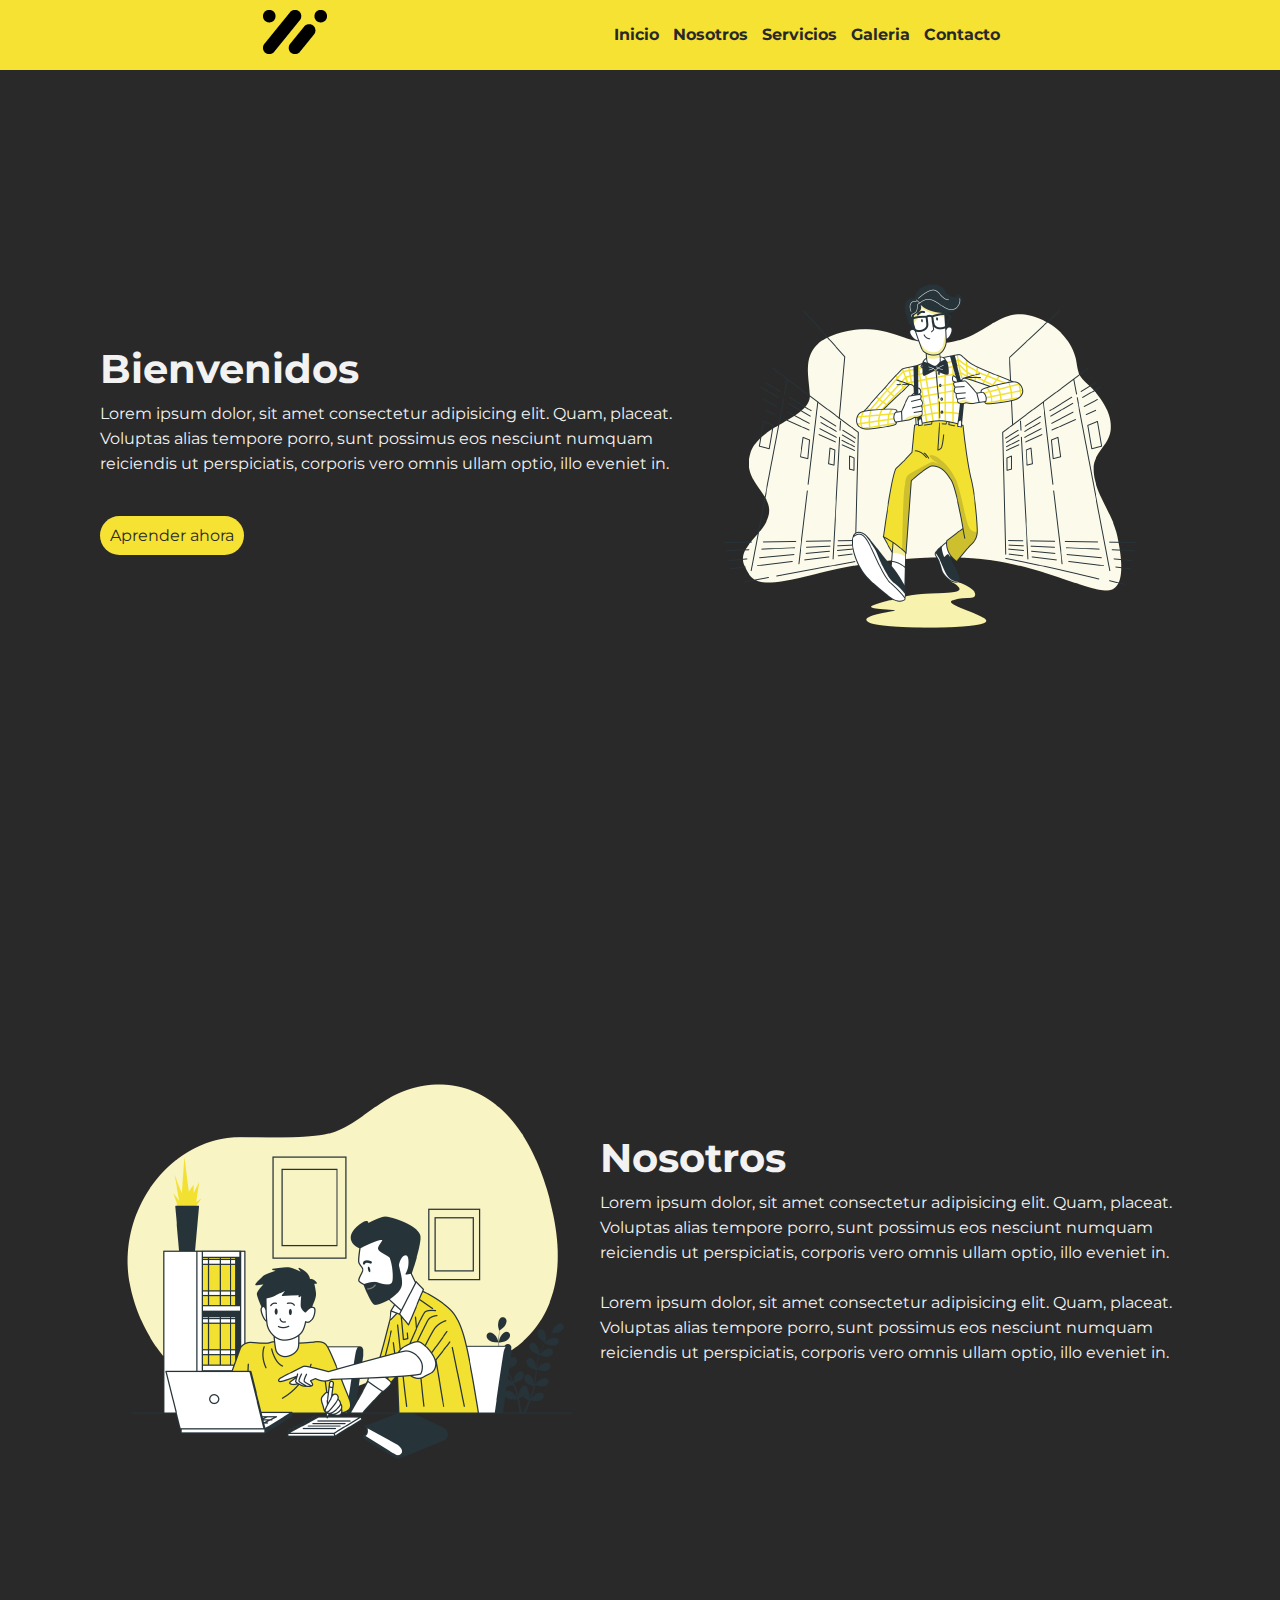
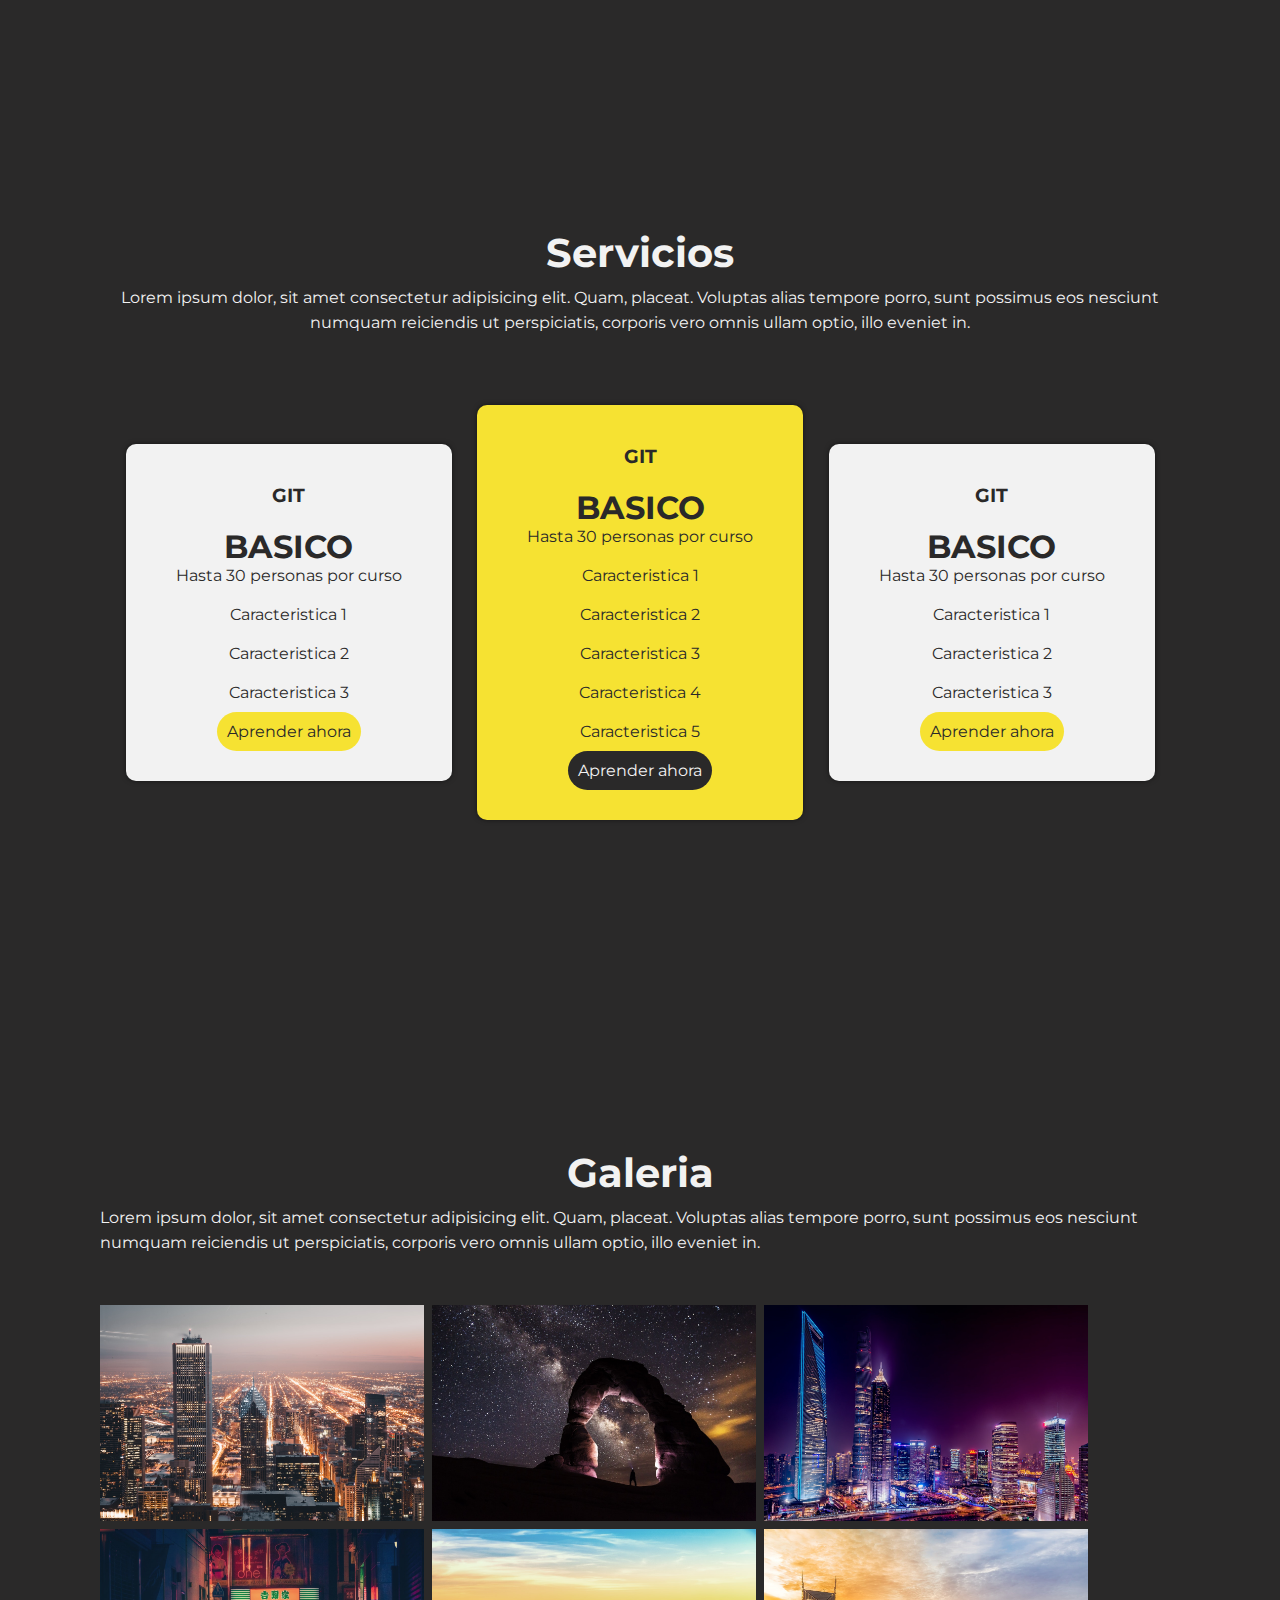
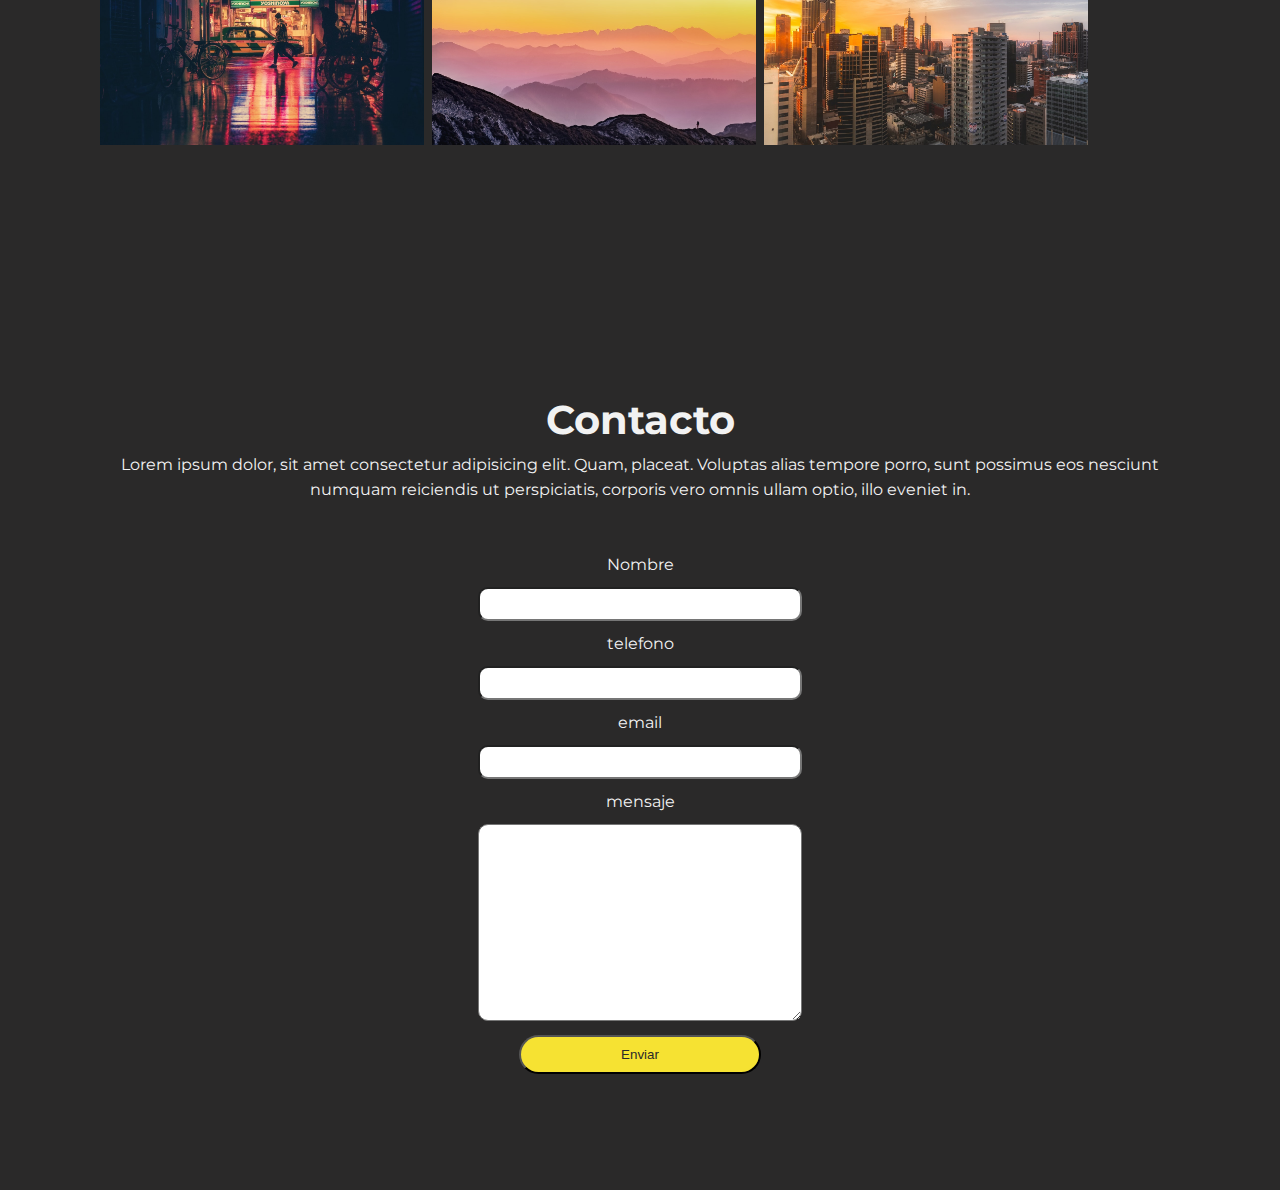
==== index.html @ 187feb59 "organizacion eliminacion prueba" ====
<!DOCTYPE html>
<html lang="en">
<head>
    <meta charset="UTF-8">
    <meta name="viewport" content="width=device-width, initial-scale=1.0">
    <link rel="stylesheet" href="styles.css">
    <link rel="icon" href="img/logo-blanco.png">
    <title>CURSO CSS</title>
</head>
<body>
    <header id="header">
        <div class="contenedor-nav ">
            <img src="img/logo.png" alt="logo" class="logo">
            <div class="enlaces">
            <a href="#inicio" class="links">Inicio</a>
            <a href="#nosotros" class="links">Nosotros</a>
            <a href="#servicios" class="links">Servicios</a>
            <a href="#galeria" class="links">Galeria</a>
            <a href="#contacto" class="links">Contacto</a>
            </div>
        </div>
    </header>
    <div id="sections">

        <section id="inicio">
            <div class="contenedor cont-inicio">
                <div class="parrafo">
                    <h1 class="titulo">Bienvenidos</h1>
                    <p class="textos">Lorem ipsum dolor, sit amet consectetur adipisicing elit. Quam, placeat. Voluptas alias tempore porro, sunt possimus eos nesciunt numquam reiciendis ut perspiciatis, corporis vero omnis ullam optio, illo eveniet in.</p>
                    <a class="button" href="#">Aprender ahora</a>
                </div>
                <img src="img/nerd.png" alt="Inicio" class="img">
            </div>
        </section>

        <section id="nosotros">
            <div class="contenedor vh-100 cont-nosotros" >
                <img class="texto" src="img/about.png" alt="about">
                <div class="parrafo">
                    <h1 class="titulo">Nosotros</h1>
                    <p class="textos">Lorem ipsum dolor, sit amet consectetur adipisicing elit. Quam, placeat. Voluptas alias tempore porro, sunt possimus eos nesciunt numquam reiciendis ut perspiciatis, corporis vero omnis ullam optio, illo eveniet in.
                        <br><br>
                        Lorem ipsum dolor, sit amet consectetur adipisicing elit. Quam, placeat. Voluptas alias tempore porro, sunt possimus eos nesciunt numquam reiciendis ut perspiciatis, corporis vero omnis ullam optio, illo eveniet in.
                    </p>
                </div>
            </div>
        </section>

        <section id="servicios">
            <div class="contenedor vh-100 cont-servicios">
                <div class="parrafo">
                    <h2 class="titulo">Servicios</h2>
                    <p class="textos">Lorem ipsum dolor, sit amet consectetur adipisicing elit. Quam, placeat. Voluptas alias tempore porro, sunt possimus eos nesciunt numquam reiciendis ut perspiciatis, corporis vero omnis ullam optio, illo eveniet in.</p>
                    <div class="cards">
                        <div class="card__item">
                            <h3 class="card__plan">GIT</h3>
                            <h3 class="card__precio">BASICO</h3>
                            <P class="card__caracteristica" >Hasta 30 personas por curso</P>
                            <P class="card__caracteristica">Caracteristica 1</P>
                            <P class="card__caracteristica">Caracteristica 2</P>
                            <P class="card__caracteristica">Caracteristica 3</P>
                            <a class="button espacio" href="#">Aprender ahora</a>
                        </div>
                        <div class="card__item card__item--activo">
                            <h3 class="card__plan">GIT</h3>
                        <h3 class="card__precio">BASICO</h3>
                        <P class="card__caracteristica" >Hasta 30 personas por curso</P>
                        <P class="card__caracteristica">Caracteristica 1</P>
                        <P class="card__caracteristica">Caracteristica 2</P>
                        <P class="card__caracteristica">Caracteristica 3</P>
                        <P class="card__caracteristica">Caracteristica 4</P>
                        <P class="card__caracteristica">Caracteristica 5</P>
                        <a class="button button--negro" href="#">Aprender ahora</a>
                        <P></P>
                    </div>

                    <div class="card__item ">
                        <h3 class="card__plan">GIT</h3>
                        <h3 class="card__precio">BASICO</h3>
                        <P class="card__caracteristica" >Hasta 30 personas por curso</P>
                        <P class="card__caracteristica">Caracteristica 1</P>
                        <P class="card__caracteristica">Caracteristica 2</P>
                        <P class="card__caracteristica">Caracteristica 3</P>
                        <a class="button" href="#">Aprender ahora</a>
                        <P></P>
                    </div>
                </div>
            </div>
        </section>
        
        <section id="galeria">
            <div class="contenedor vh-100 cont-galeria">
                <div class="parrafo">
                    <h1 class="titulo center">Galeria</h1>
                    <p class="textos">Lorem ipsum dolor, sit amet consectetur adipisicing elit. Quam, placeat. Voluptas alias tempore porro, sunt possimus eos nesciunt numquam reiciendis ut perspiciatis, corporis vero omnis ullam optio, illo eveniet in.</p>
                </div>

                <div class="galeria">
                    <img src="img/uno.jpg" class="img" alt="img1">
                    <img src="img/dos.jpg" class="img" alt="img2">
                    <img src="img/tres.jpg" class="img" alt="img3">
                    <img src="img/cuatro.jpg" class="img" alt="img4">
                    <img src="img/cinco.jpg" class="img" alt="img5">
                    <img src="img/seis.jpg" class="img" alt="img6">

                </div>
            </div>
        </section>

        <section id="contacto">
            <div class="contenedor vh-100 cont-contacto">
                <div class="parrafo">
                    <h1 class="titulo center">Contacto</h1>
                    <p class="textos">Lorem ipsum dolor, sit amet consectetur adipisicing elit. Quam, placeat. Voluptas alias tempore porro, sunt possimus eos nesciunt numquam reiciendis ut perspiciatis, corporis vero omnis ullam optio, illo eveniet in.</p>
                </div>
                <form class="form">
                    <div class="form-group">
                        <label for="Nombre" class="textos" >Nombre</label>
                        <input class="input" id="Nombre" type="text">
                    </div> 
                    <div class="form-group">
                        <label for="telefono" class="textos">telefono</label>
                        <input class="input" type="text" id="telefono">
                    </div>
                    <div class="form-group">
                        <label for="email" class="textos">email</label>
                        <input class="input" type="email" id="email">
                    </div>
                    <div class="form-group">
                        <label for="mensaje" class="textos">mensaje</label>
                        <textarea class="input" name="mensaje" id="mensaje" cols="12" rows="12"></textarea>
                    </div>
                    <button type="button" class="button button-form">Enviar</button>
                </form>
    
            </div>
        </section>
    </div>
</body>
</html>
---- styles.css ----
@import url('https://fonts.googleapis.com/css2?family=Cinzel+Decorative:wght@400;700;900&family=Fredericka+the+Great&family=Montserrat:ital,wght@0,100..900;1,100..900&family=Nunito:ital,wght@0,200..1000;1,200..1000&display=swap');

*{
    margin: 0;
    padding: 0;
    box-sizing: border-box;

}
:root{
    --main-color: #f6e232;
    --second-color: #2a2929;
    --white-color:#f2f2f2;
    --font-size: 18px;
    --max-width: 1400px;
    --nav-height: 70px;
}

html{
    scroll-behavior: smooth;
}

body{
    background: var(--second-color);
    font-family: "Montserrat", sans-serif;
    font-optical-sizing: auto;
}
.textos,    
.titulo{
    color: var(--white-color);
    line-height: 25px;
}
.center{
    text-align: center;
}
.titulo{
    font-size: 2.5rem;
    margin-bottom: 20px;
}
.textos{
    font-size: 1rem;
    margin-bottom:50px ;
}
.button{
    
    text-decoration: none;
    color: var(--second-color);
    background-color: var(--main-color);
    border-radius: 30px;
    padding: 10px;
    transition: all 500ms;
}

.button--negro{
    background-color: var(--second-color);
    color: var(--white-color);
}

.button:hover{
    padding: 17px;
    font-weight: bolder;
    
}

.vh-100{
    height:calc(100vh + 75px);
}

/*------------------ENCABEZADO-----------------------*/

#header{
    width: 100%;
    background: var(--main-color);
    height: var(--nav-height);
    position: sticky;
    top: 0;
}
.contenedor-nav{
    display: flex;
    justify-content: space-evenly;
    align-items: center;
}
.enlaces{
    padding: 20px;
    
}
.links{
    display: inline-block;
    margin: 0 5px;
    text-decoration: none;
    color: var(--second-color);
    font-weight: bold;
    margin-top: 5px;
}

/*--------------INICIO------------------*/
.contenedor{
    display: flex;
    align-items: center;    
   justify-content: space-evenly;
   margin: 0 100px; 
   height: 100vh;
   align-items: center;
   margin-top: -70px ;
}


/**-----------------servicios----------------**/
.cont-servicios{
 padding-top: 20px;   
}
 #servicios .parrafo{
    text-align: center;
    padding-top: 20px;
    
}
.cards{
    padding-top: 20px;
    display: flex;
    align-items: center;
    justify-content: space-evenly;
}
.espacio{
    position: static;
}

.card__item{
max-width: 350px;
background: var(--white-color);
border-radius: 10px;
text-align: center;
color: var(--second-color);
padding: 40px 50px;
box-shadow: 0 0 5px rgba(0, 0, 0, 0.5);
}
.card__item--activo{
    background-color: var(--main-color);
} 

.card__plan{
    color: var(--second-color);
    margin-bottom: 20px;
}

.card__precio{
font-size: 2rem;
color: var(--second-color);
}

.card__caracteristica{
    padding-bottom: 20px;
}


/**------------------GALERIA----------------**/

.cont-galeria{
    display: block;
    margin-top: 100px;
    padding-top: 100px;

}
.galeria{
    margin: 0 auto;
    display: flex;
    flex-wrap: wrap;
    justify-content:stretch;
    gap: 8px;
}

#galeria .img{
    width: 30%;

}

/**---------------------CONTACTO-------------------**/

.cont-contacto{
    display: flex;
    flex-direction: column;
    justify-content: center;
    text-align: center;
}
.form{
    width: 30%;
}

.input{
width: 100%;
text-decoration: none;
border-radius: 10px;
padding-top: 15px;
margin: 10px 0px;
}

.button-form{
    padding: 10px 100px;
}

.button-form:hover{
    padding: 10px 80px;

}
.input:focus{
    border: none;
}

/**---------------MEDIA QUERY---------------**/

@media (max-width:800px) {
    .principal {
      flex-direction: column;
    }
  
    .titulo {
      order: 1;
    }
    .ilustracion {
      order: 3;
    }
    .contenedor-texto {
      order: 2;
    }
  
  /* ------------------Nosotros------------------- */
  .contenedor-nosotros {
    flex-direction: column;
    margin-top: 70px;
  }
  
  .imagen-nosotros {
    order: 2;
  }
  
  .contenedor-texto {
    order: 1;
    margin-top: 100px;
  }
  /* ------------------Servicios------------------- */
    .servicios {
      flex-direction: column;
      align-items: center;
    }
    
    .card__item {
      width: 300px; /* Ajusta el ancho de las tarjetas en pantallas pequeñas */
      max-width: 1000px; /* Limita el ancho máximo de las tarjetas */
      margin: 50px;
      margin-bottom: -5px;
    }
  
  /* ------------------Galería------------------- */
  #galeria {
    flex-direction: column;
    margin-top: 50px;
  }
  
  
  .img {
    width: 100%;
    height: 250px;
    border-radius: 5px;
    margin-bottom: 30px;
  }
  
  
  
  
  /* ------------------Contacto------------------- */
  
  #contacto {
    margin-top: 1120px;
  }
  
  }
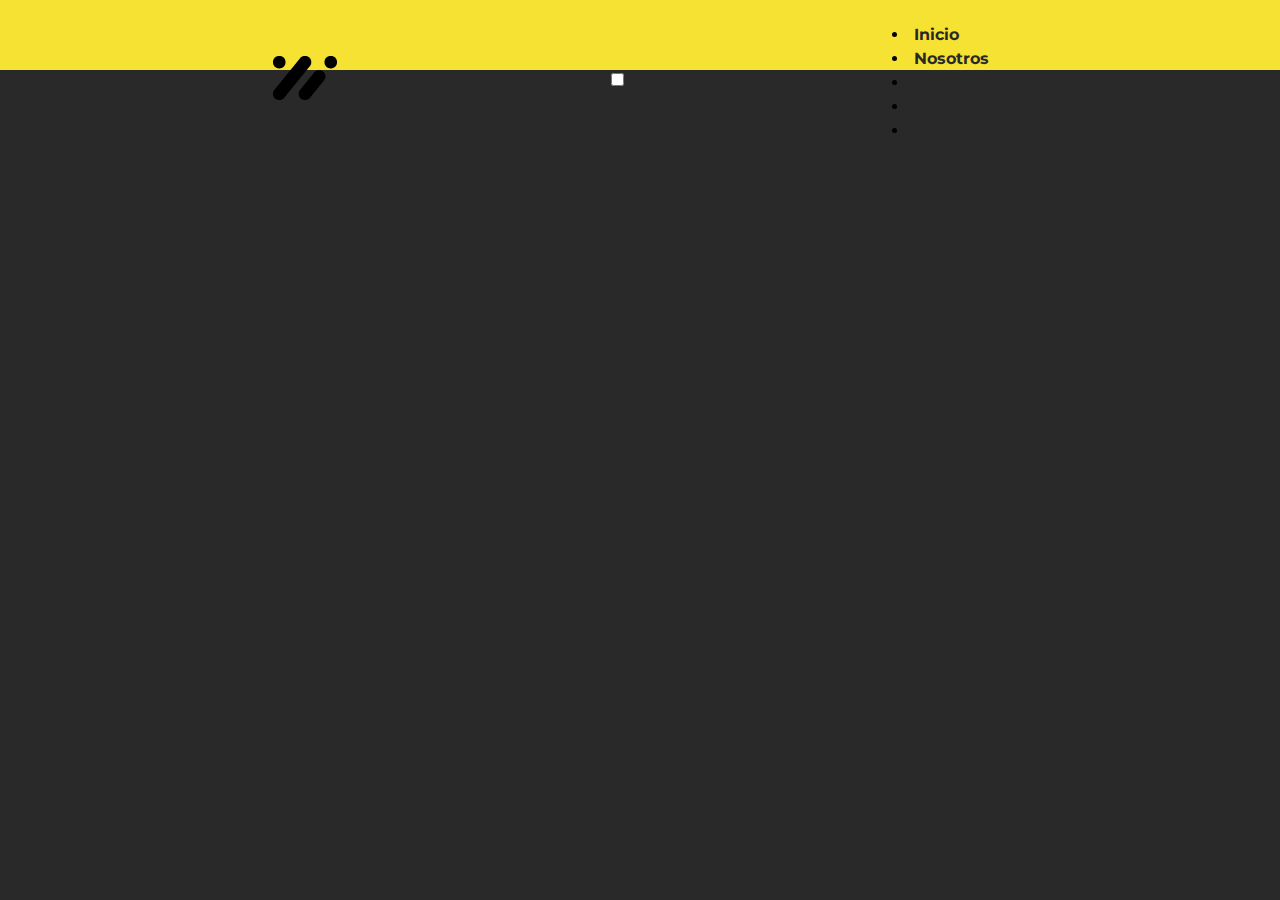
==== commit 4f21affc: "organizacion developer" ====
--- a/index.html
+++ b/index.html
@@ -10,17 +10,44 @@
 <body>
     <header id="header">
         <div class="contenedor-nav ">
-            <img src="img/logo.png" alt="logo" class="logo">
+
+            <!-- img logo -->
+            <figure class="nav__figure">
+                <img src="img/logo.png" alt="logo" class="logo">
+            </figure>
+
+            <!-- hamburguesa -->
+            <label class="nav__toggle">
+                <input type="checkbox" class="nav__input">
+            </label>
+
+            <!-- enlaces -->
             <div class="enlaces">
-            <a href="#inicio" class="links">Inicio</a>
-            <a href="#nosotros" class="links">Nosotros</a>
-            <a href="#servicios" class="links">Servicios</a>
-            <a href="#galeria" class="links">Galeria</a>
-            <a href="#contacto" class="links">Contacto</a>
+                <ul class="nav__list">
+                    <li class="nav__item">
+                        <a href="#inicio" class="links">Inicio</a>
+                    </li>
+
+                    <li class="nav__item">
+                        <a href="#nosotros" class="links">Nosotros</a>  
+                    </li>
+                    
+                    <li class="nav__item">
+                        <a href="#servicios" class="links">Servicios</a>
+                    </li>
+
+                    <li class="nav__item">
+                    <a href="#galeria" class="links">Galeria</a>
+                    </li>
+
+                    <li class="nav__item">
+                        <a href="#contacto" class="links">Contacto</a>
+                    </li>
+                </ul>
             </div>
         </div>
     </header>
-    <div id="sections">
+    <!-- <div id="sections">
 
         <section id="inicio">
             <div class="contenedor cont-inicio">
@@ -134,7 +161,7 @@
                 </form>
     
             </div>
-        </section>
+        </section>  -->
     </div>
 </body>
 </html>--- a/styles.css
+++ b/styles.css
@@ -1,6 +1,15 @@
 @import url('https://fonts.googleapis.com/css2?family=Cinzel+Decorative:wght@400;700;900&family=Fredericka+the+Great&family=Montserrat:ital,wght@0,100..900;1,100..900&family=Nunito:ital,wght@0,200..1000;1,200..1000&display=swap');
+@import url(../estilos/settings.css);
+@import url(../estilos/ayudas.css);
+@import url(../estilos/header.css);
+@import url(../estilos/inicio.css);
+@import url(../estilos/servicios.css);
+@import url(../estilos/galeria.css);
+@import url(../estilos/contacto.css);
+@import url(../estilos/media_query.css);
 
 *{
+
     margin: 0;
     padding: 0;
     box-sizing: border-box;
@@ -63,212 +72,28 @@
 
 .vh-100{
     height:calc(100vh + 75px);
-}
-
-/*------------------ENCABEZADO-----------------------*/
-
-#header{
-    width: 100%;
-    background: var(--main-color);
-    height: var(--nav-height);
-    position: sticky;
-    top: 0;
-}
-.contenedor-nav{
-    display: flex;
-    justify-content: space-evenly;
-    align-items: center;
-}
-.enlaces{
-    padding: 20px;
-    
-}
-.links{
-    display: inline-block;
-    margin: 0 5px;
-    text-decoration: none;
-    color: var(--second-color);
-    font-weight: bold;
-    margin-top: 5px;
-}
-
-/*--------------INICIO------------------*/
-.contenedor{
-    display: flex;
-    align-items: center;    
-   justify-content: space-evenly;
-   margin: 0 100px; 
-   height: 100vh;
-   align-items: center;
-   margin-top: -70px ;
-}
-
-
-/**-----------------servicios----------------**/
-.cont-servicios{
- padding-top: 20px;   
-}
- #servicios .parrafo{
-    text-align: center;
-    padding-top: 20px;
-    
-}
-.cards{
-    padding-top: 20px;
-    display: flex;
-    align-items: center;
-    justify-content: space-evenly;
-}
-.espacio{
-    position: static;
-}
-
-.card__item{
-max-width: 350px;
-background: var(--white-color);
-border-radius: 10px;
-text-align: center;
-color: var(--second-color);
-padding: 40px 50px;
-box-shadow: 0 0 5px rgba(0, 0, 0, 0.5);
-}
-.card__item--activo{
-    background-color: var(--main-color);
 } 
-
-.card__plan{
-    color: var(--second-color);
-    margin-bottom: 20px;
-}
-
-.card__precio{
-font-size: 2rem;
-color: var(--second-color);
-}
-
-.card__caracteristica{
-    padding-bottom: 20px;
-}
-
-
-/**------------------GALERIA----------------**/
-
-.cont-galeria{
-    display: block;
-    margin-top: 100px;
-    padding-top: 100px;
+.nav__figure{
 
 }
-.galeria{
-    margin: 0 auto;
-    display: flex;
-    flex-wrap: wrap;
-    justify-content:stretch;
-    gap: 8px;
+.logo{
+
 }
-
-#galeria .img{
-    width: 30%;
+.nav__toggle{
 
 }
 
-/**---------------------CONTACTO-------------------**/
+.nav__input{
 
-.cont-contacto{
-    display: flex;
-    flex-direction: column;
-    justify-content: center;
-    text-align: center;
 }
-.form{
-    width: 30%;
+.nav__list{
+
+}
+.nav__item{
+
 }
 
-.input{
-width: 100%;
-text-decoration: none;
-border-radius: 10px;
-padding-top: 15px;
-margin: 10px 0px;
+.links{
+
 }
 
-.button-form{
-    padding: 10px 100px;
-}
-
-.button-form:hover{
-    padding: 10px 80px;
-
-}
-.input:focus{
-    border: none;
-}
-
-/**---------------MEDIA QUERY---------------**/
-
-@media (max-width:800px) {
-    .principal {
-      flex-direction: column;
-    }
-  
-    .titulo {
-      order: 1;
-    }
-    .ilustracion {
-      order: 3;
-    }
-    .contenedor-texto {
-      order: 2;
-    }
-  
-  /* ------------------Nosotros------------------- */
-  .contenedor-nosotros {
-    flex-direction: column;
-    margin-top: 70px;
-  }
-  
-  .imagen-nosotros {
-    order: 2;
-  }
-  
-  .contenedor-texto {
-    order: 1;
-    margin-top: 100px;
-  }
-  /* ------------------Servicios------------------- */
-    .servicios {
-      flex-direction: column;
-      align-items: center;
-    }
-    
-    .card__item {
-      width: 300px; /* Ajusta el ancho de las tarjetas en pantallas pequeñas */
-      max-width: 1000px; /* Limita el ancho máximo de las tarjetas */
-      margin: 50px;
-      margin-bottom: -5px;
-    }
-  
-  /* ------------------Galería------------------- */
-  #galeria {
-    flex-direction: column;
-    margin-top: 50px;
-  }
-  
-  
-  .img {
-    width: 100%;
-    height: 250px;
-    border-radius: 5px;
-    margin-bottom: 30px;
-  }
-  
-  
-  
-  
-  /* ------------------Contacto------------------- */
-  
-  #contacto {
-    margin-top: 1120px;
-  }
-  
-  }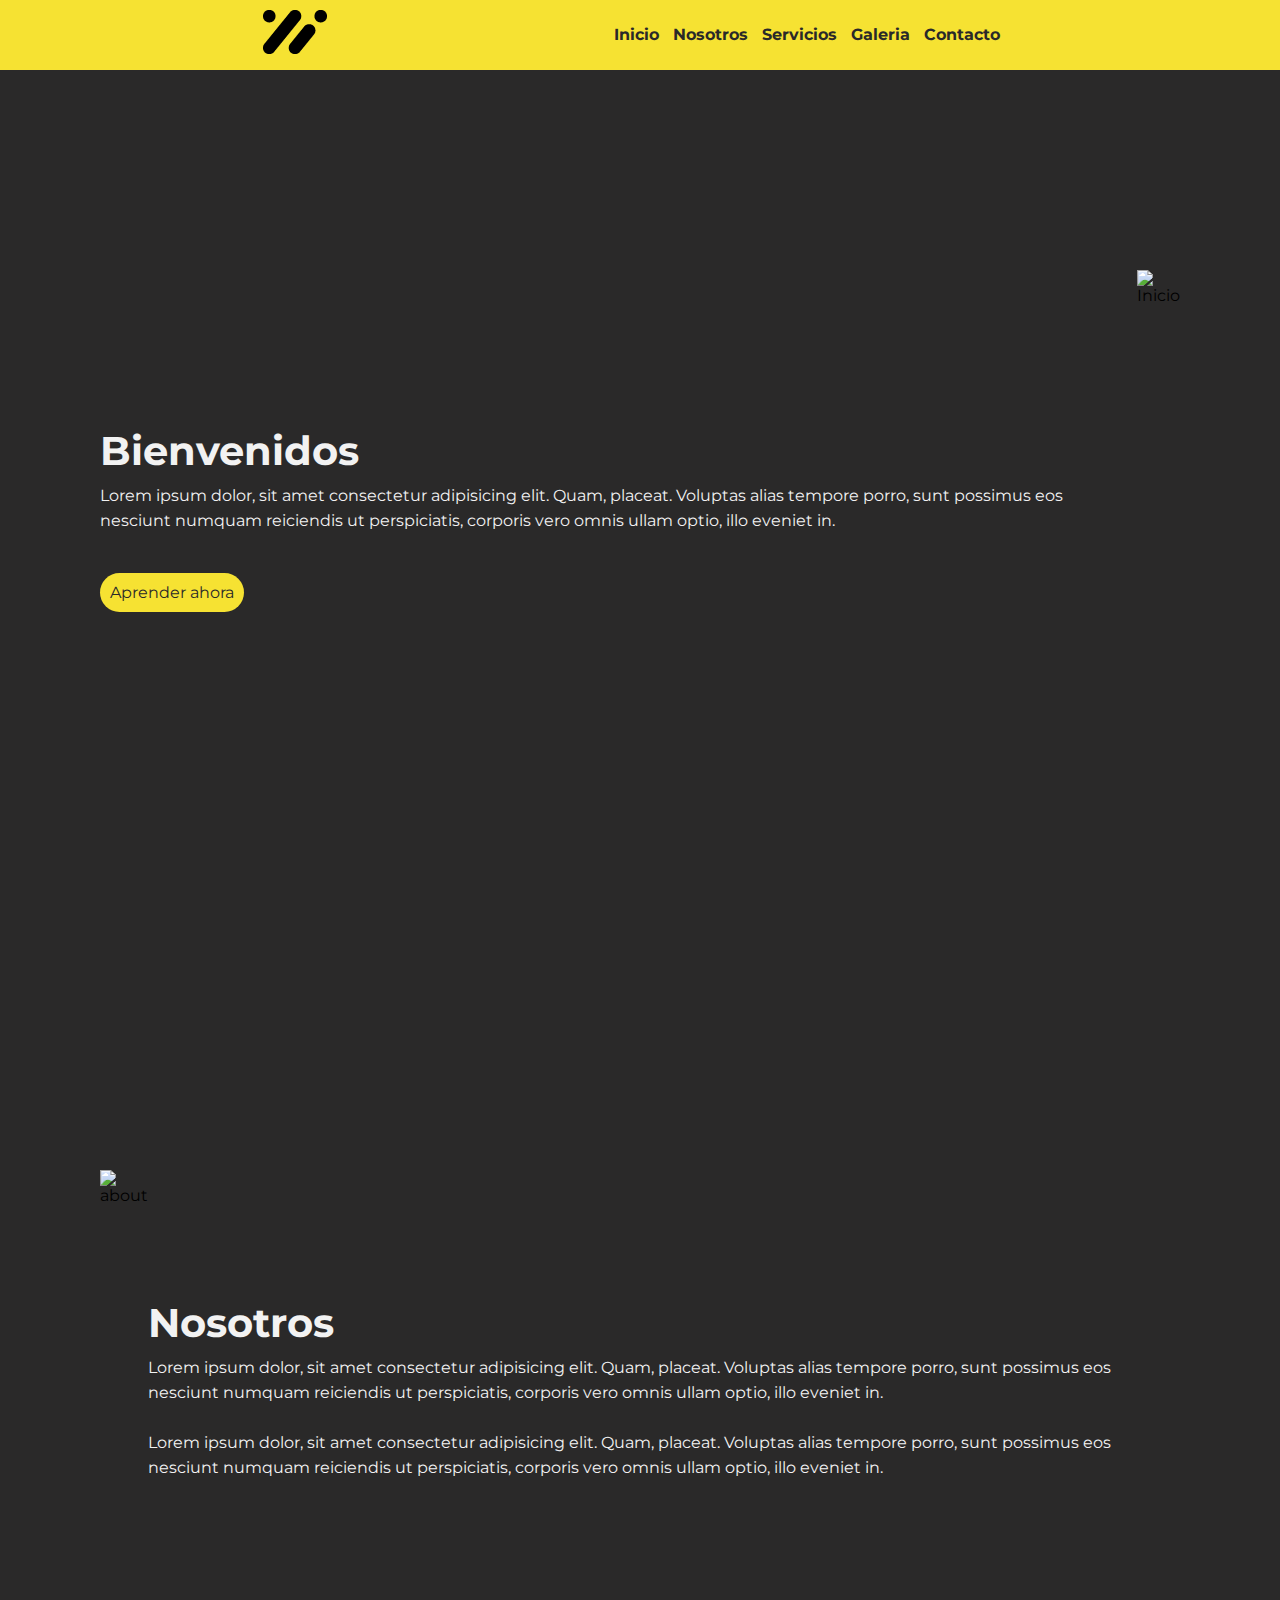
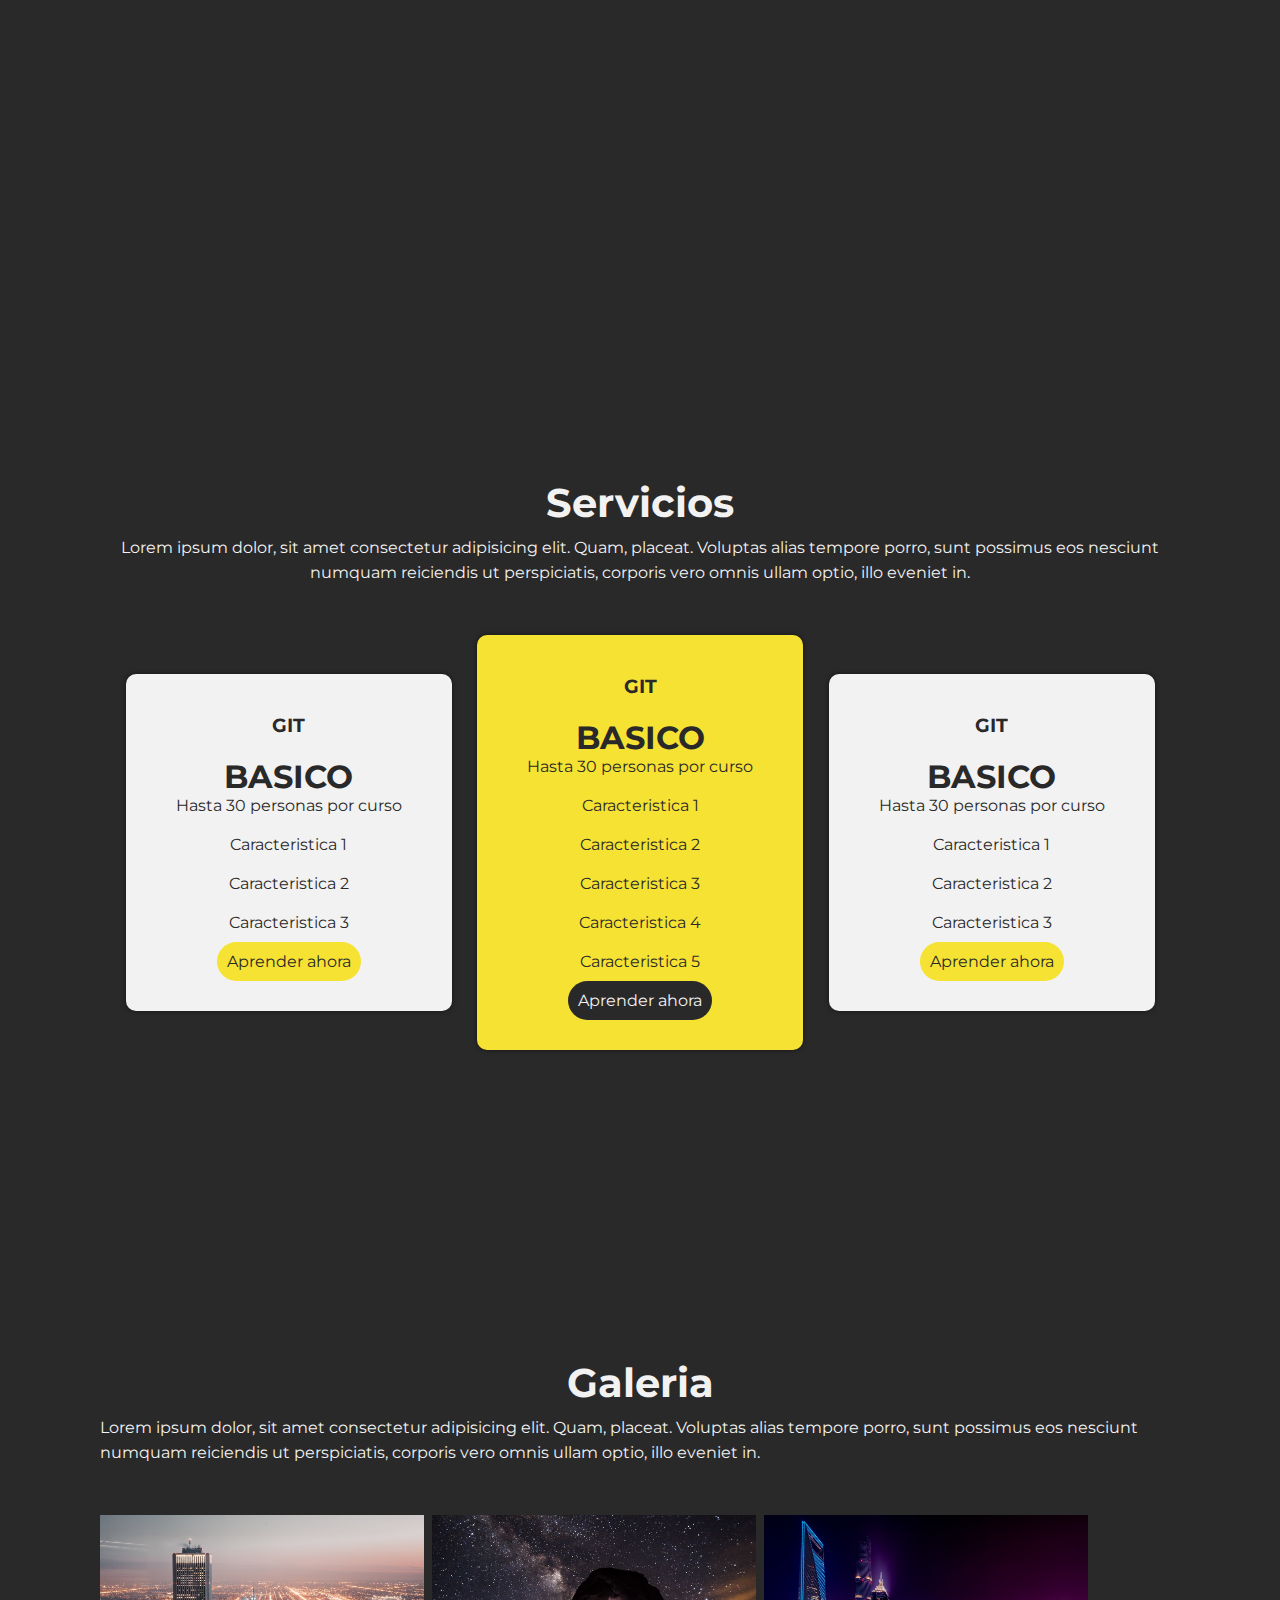
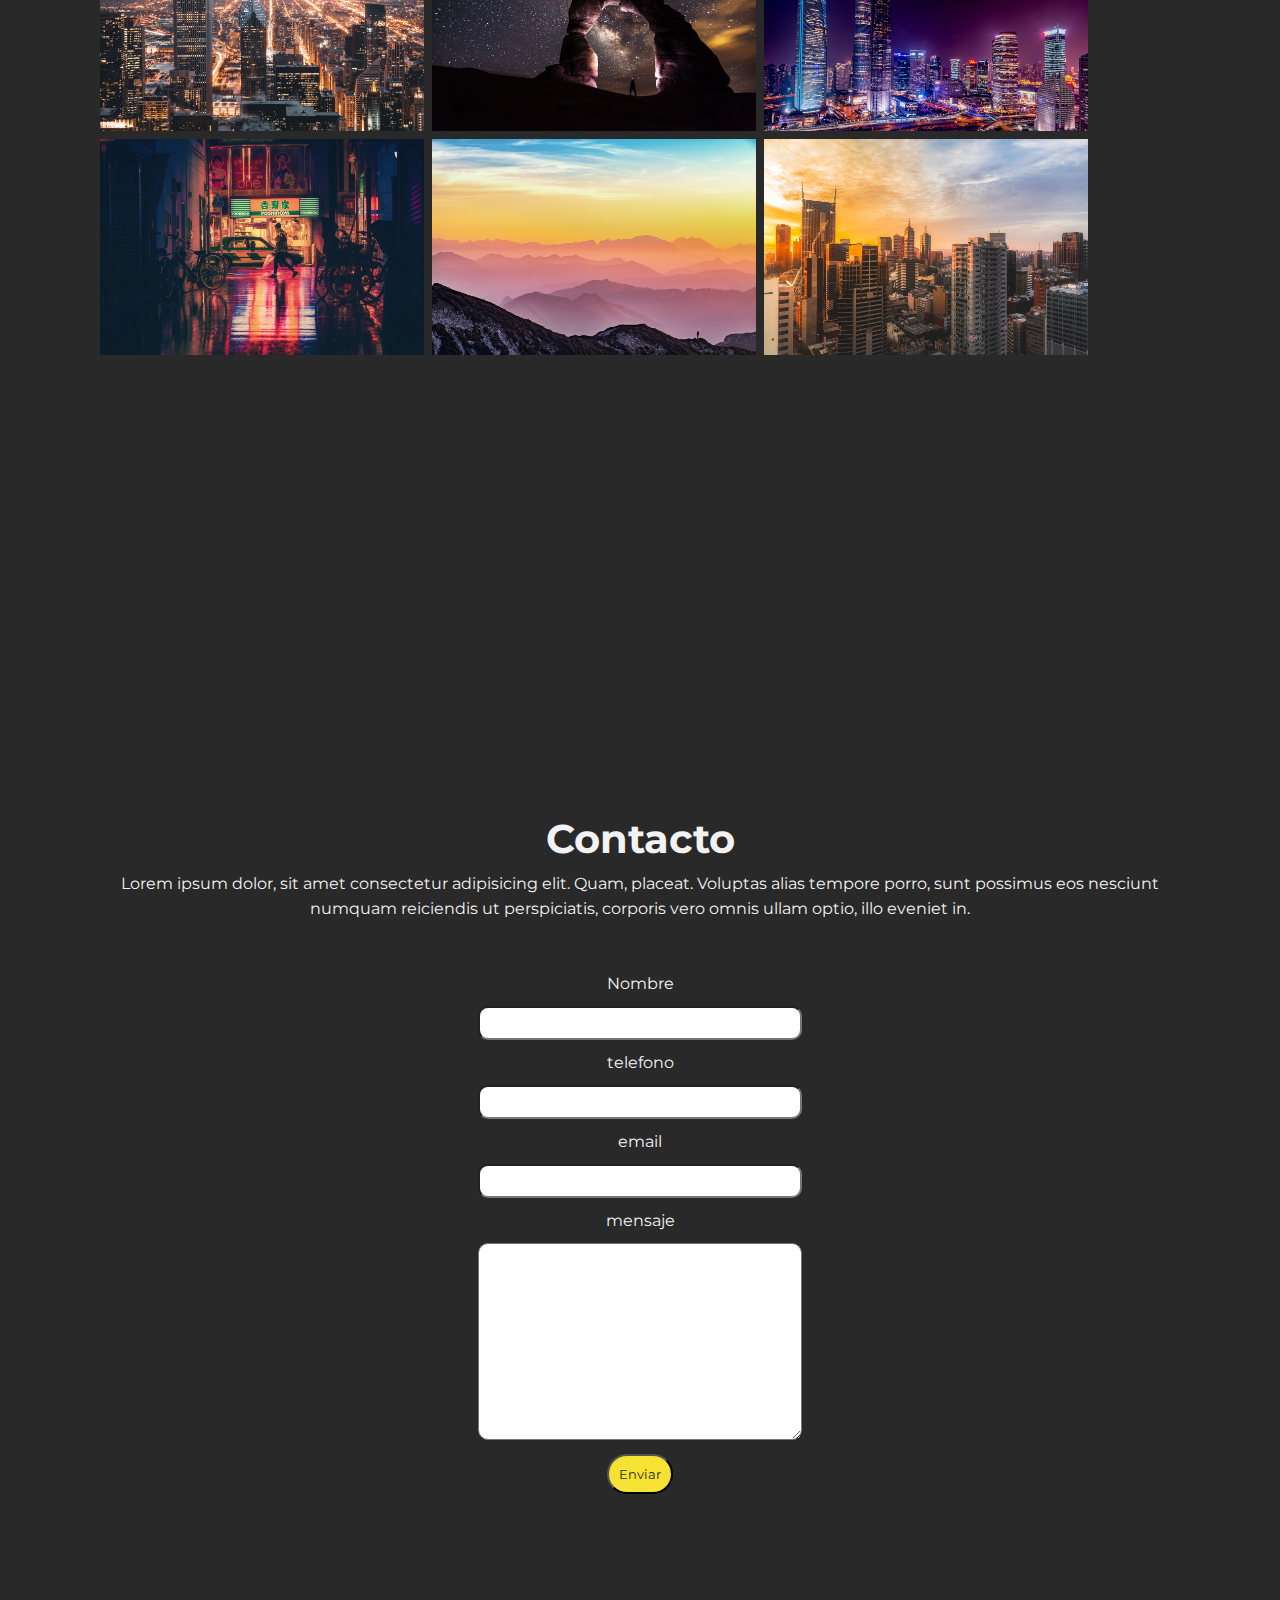
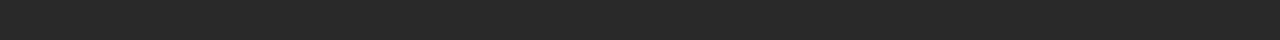
==== commit 9be3d0c1: "media query" ====
--- a/index.html
+++ b/index.html
@@ -10,60 +10,34 @@
 <body>
     <header id="header">
         <div class="contenedor-nav ">
-
-            <!-- img logo -->
-            <figure class="nav__figure">
-                <img src="img/logo.png" alt="logo" class="logo">
-            </figure>
-
-            <!-- hamburguesa -->
-            <label class="nav__toggle">
-                <input type="checkbox" class="nav__input">
-            </label>
-
-            <!-- enlaces -->
+            <img src="img/logo.png" alt="logo" class="logo">
             <div class="enlaces">
-                <ul class="nav__list">
-                    <li class="nav__item">
-                        <a href="#inicio" class="links">Inicio</a>
-                    </li>
-
-                    <li class="nav__item">
-                        <a href="#nosotros" class="links">Nosotros</a>  
-                    </li>
-                    
-                    <li class="nav__item">
-                        <a href="#servicios" class="links">Servicios</a>
-                    </li>
-
-                    <li class="nav__item">
-                    <a href="#galeria" class="links">Galeria</a>
-                    </li>
-
-                    <li class="nav__item">
-                        <a href="#contacto" class="links">Contacto</a>
-                    </li>
-                </ul>
+            <a href="#inicio" class="links">Inicio</a>
+            <a href="#nosotros" class="links">Nosotros</a>
+            <a href="#servicios" class="links">Servicios</a>
+            <a href="#galeria" class="links">Galeria</a>
+            <a href="#contacto" class="links">Contacto</a>
             </div>
         </div>
     </header>
-    <!-- <div id="sections">
+    <div id="sections">
 
         <section id="inicio">
             <div class="contenedor cont-inicio">
-                <div class="parrafo">
+                <div class="parrafo parrafo-inicio">
                     <h1 class="titulo">Bienvenidos</h1>
                     <p class="textos">Lorem ipsum dolor, sit amet consectetur adipisicing elit. Quam, placeat. Voluptas alias tempore porro, sunt possimus eos nesciunt numquam reiciendis ut perspiciatis, corporis vero omnis ullam optio, illo eveniet in.</p>
-                    <a class="button" href="#">Aprender ahora</a>
+                    <a class="button button-inicio" href="#">Aprender ahora</a>
                 </div>
-                <img src="img/nerd.png" alt="Inicio" class="img">
+                
+                <img src="img/nerd.png" alt="Inicio" class="img1">
             </div>
         </section>
 
         <section id="nosotros">
             <div class="contenedor vh-100 cont-nosotros" >
-                <img class="texto" src="img/about.png" alt="about">
-                <div class="parrafo">
+                <img class="texto img2" src="img/about.png" alt="about">
+                <div class="parrafo par-nostros">
                     <h1 class="titulo">Nosotros</h1>
                     <p class="textos">Lorem ipsum dolor, sit amet consectetur adipisicing elit. Quam, placeat. Voluptas alias tempore porro, sunt possimus eos nesciunt numquam reiciendis ut perspiciatis, corporis vero omnis ullam optio, illo eveniet in.
                         <br><br>
@@ -161,7 +135,7 @@
                 </form>
     
             </div>
-        </section>  -->
+        </section>
     </div>
 </body>
 </html>--- a/styles.css
+++ b/styles.css
@@ -1,15 +1,6 @@
 @import url('https://fonts.googleapis.com/css2?family=Cinzel+Decorative:wght@400;700;900&family=Fredericka+the+Great&family=Montserrat:ital,wght@0,100..900;1,100..900&family=Nunito:ital,wght@0,200..1000;1,200..1000&display=swap');
-@import url(../estilos/settings.css);
-@import url(../estilos/ayudas.css);
-@import url(../estilos/header.css);
-@import url(../estilos/inicio.css);
-@import url(../estilos/servicios.css);
-@import url(../estilos/galeria.css);
-@import url(../estilos/contacto.css);
-@import url(../estilos/media_query.css);
 
 *{
-
     margin: 0;
     padding: 0;
     box-sizing: border-box;
@@ -24,6 +15,10 @@
     --nav-height: 70px;
 }
 
+.img1, .img2{
+    height: 500px;
+}
+
 html{
     scroll-behavior: smooth;
 }
@@ -72,28 +67,237 @@
 
 .vh-100{
     height:calc(100vh + 75px);
+}
+
+/*------------------ENCABEZADO-----------------------*/
+
+#header{
+    width: 100%;
+    background: var(--main-color);
+    height: var(--nav-height);
+    position: sticky;
+    top: 0;
+}
+.contenedor-nav{
+    display: flex;
+    justify-content: space-evenly;
+    align-items: center;
+}
+.enlaces{
+    padding: 20px;
+    
+}
+.links{
+    display: inline-block;
+    margin: 0 5px;
+    text-decoration: none;
+    color: var(--second-color);
+    font-weight: bold;
+    margin-top: 5px;
+}
+
+/**--------------INICIO------------------**/
+
+.contenedor{
+    display: flex;
+    align-items: center;    
+   justify-content: space-evenly;
+   margin: 0 100px; 
+   height: 100vh;
+   align-items: center;
+}
+
+
+/**-----------------servicios----------------**/
+
+
+
+ #servicios .parrafo{
+    text-align: center;
+    padding-top: 100px;  
+}
+
+.cards{
+    /* padding-top: 20px; */
+    display: flex;
+    align-items: center;
+    justify-content: space-evenly;
+}
+
+.espacio{
+    position: static;
+}
+
+.card__item{
+max-width: 350px;
+background: var(--white-color);
+border-radius: 10px;
+text-align: center;
+color: var(--second-color);
+padding: 40px 50px;
+box-shadow: 0 0 5px rgba(0, 0, 0, 0.5);
+}
+
+.card__item--activo{
+    background-color: var(--main-color);
 } 
-.nav__figure{
-
-}
-.logo{
-
-}
-.nav__toggle{
-
-}
-
-.nav__input{
-
-}
-.nav__list{
-
-}
-.nav__item{
-
-}
-
-.links{
-
-}
-
+
+.card__plan{
+    color: var(--second-color);
+    margin-bottom: 20px;
+}
+
+.card__precio{
+font-size: 2rem;
+color: var(--second-color);
+}
+
+.card__caracteristica{
+    padding-bottom: 20px;
+}
+
+
+/**------------------GALERIA----------------**/
+
+.cont-galeria{
+    display: block;
+    margin-top: 100px;
+    padding-top: 100px;
+    margin-bottom: 50px;
+
+}
+.galeria{
+    margin: 0 auto;
+    display: flex;
+    flex-wrap: wrap;
+    justify-content:stretch;
+    gap: 8px;
+}
+
+#galeria .img{
+    width: 30%;
+
+}
+
+/**---------------------CONTACTO-------------------**/
+
+.cont-contacto{
+    display: flex;
+    flex-direction: column;
+    justify-content: center;
+    text-align: center;
+    margin-bottom: 120px;
+}
+#contacto .titulo{
+    margin-top: 0px;
+    padding-top: 180px;
+}
+.form{
+    width: 30%;
+}   
+
+.input{
+width: 100%;
+text-decoration: none;
+border-radius: 10px;
+padding-top: 15px;
+margin: 10px 0px;
+}
+
+
+
+.button-form:hover{
+    padding: 10px 80px;
+    cursor: pointer;
+}
+.input:focus{
+    border: none;
+    text-align: center;
+    font-family: "Montserrat", sans-serif;
+}
+.button-form{
+    font-family: "Montserrat", sans-serif;
+}
+
+
+/**---------------MEDIA QUERY---------------**/
+
+@media (max-width: 800px){
+    /**---------header-------**/
+
+    /**---------inicio-------**/
+    .titulo{
+        text-align: center;
+    }
+    .contenedor{
+        flex-direction: column;
+        margin: 0 50px;
+    }
+    .cont-inicio{
+        padding-top: 30px;
+    
+        height:calc(140vh - var(--nav-height)  );
+    }
+    .parrafo-inicio {
+        text-align: center;
+    }
+
+    
+    .img1,.img2{
+        height: 300px;
+        margin-top: -75px;
+    }
+    /**---------nosotros-------**/
+    .cont-nosotros{
+        height:auto;
+    }
+    .img2{
+        order: 2;
+    }
+    .par-nosotros{
+        order: 1;
+    }
+    /**---------servicios-------**/
+    .cont-servicios{
+       height:auto;
+    }
+    #servicios .parrafo{
+        text-align: left;
+    }
+    .cards{
+        flex-direction: column;
+        gap: 10px;
+    }
+    /**---------galeria-------**/
+    .galeria{
+        height: auto;
+        margin: 10px;
+        width: 100%;   
+        flex-direction:row;
+        margin-bottom: 50px;
+        justify-content: center;
+    }
+    #galeria .img{
+        height: auto;
+    }
+        
+    /**---------contacto-------**/
+    .cont-contacto{
+        height: auto;
+    }
+    #contacto .titulo{
+        padding: 0;
+    }
+    #contacto .form{
+        width: 100%;
+    }
+    .button-form{
+        font-family: "Montserrat", sans-serif;
+    }
+    .input:focus{
+        text-align: center;
+        font-family: "Montserrat", sans-serif;
+        
+    }   
+
+}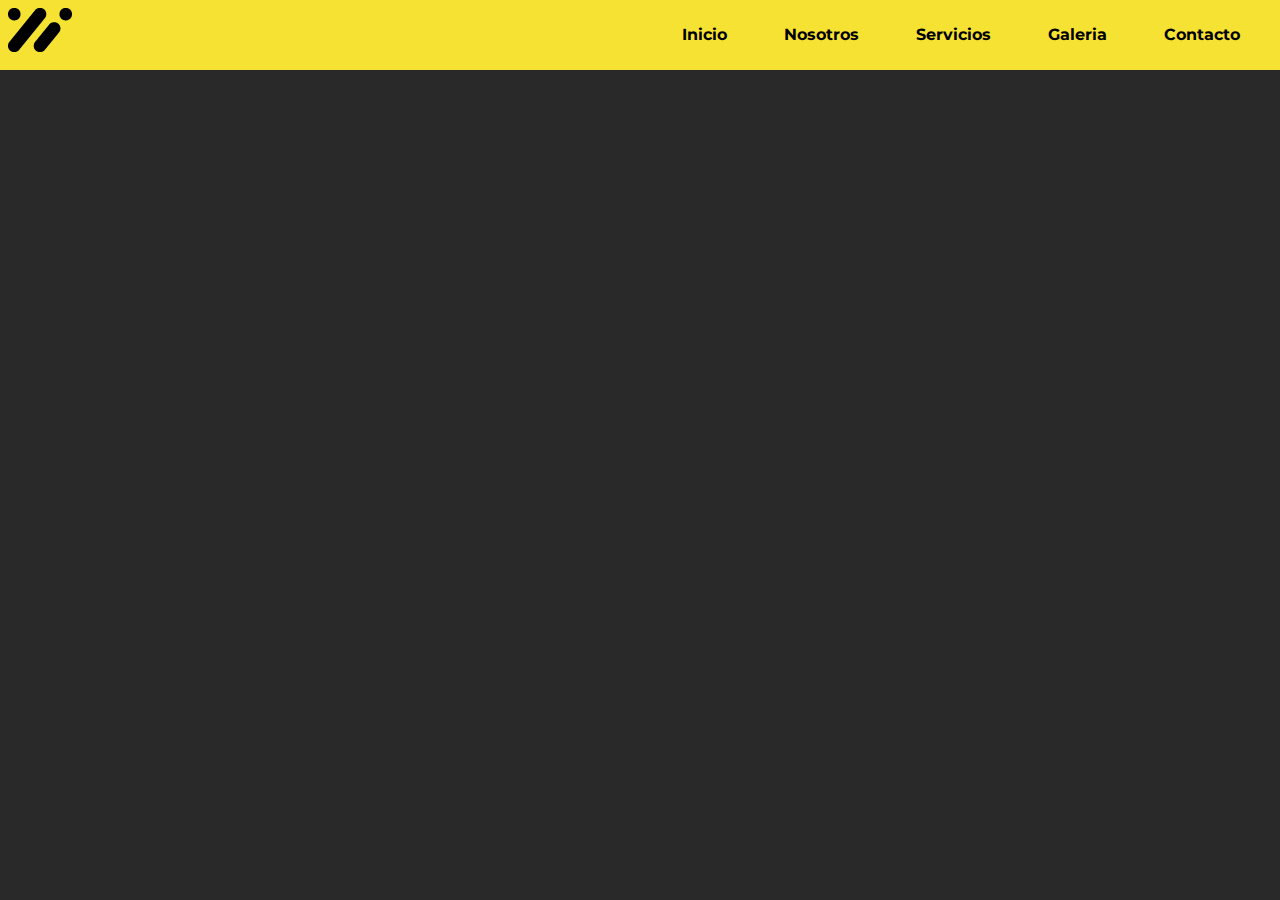
==== commit f7cfa87b: "media query developer-inicio-header-mediaquery" ====
--- a/index.html
+++ b/index.html
@@ -9,35 +9,62 @@
 </head>
 <body>
     <header id="header">
-        <div class="contenedor-nav ">
-            <img src="img/logo.png" alt="logo" class="logo">
+        <div class="contenedor-nav" id="check">
+    
+            
+            <!-- img logo -->
+            <figure class="nav__figure">
+                <img src="img/logo.png" alt="logo" class="logo">
+            </figure>
+
+            <!-- hamburguesa -->
+            <label class="nav__toggle">
+                <input type="checkbox" class="nav__input">
+            </label>
+
+            <!-- enlaces -->
             <div class="enlaces">
-            <a href="#inicio" class="links">Inicio</a>
-            <a href="#nosotros" class="links">Nosotros</a>
-            <a href="#servicios" class="links">Servicios</a>
-            <a href="#galeria" class="links">Galeria</a>
-            <a href="#contacto" class="links">Contacto</a>
+                <ul class="nav__list">
+                    <li class="nav__item">
+                        <a href="#inicio" class="links">Inicio</a>
+                    </li>
+
+                    <li class="nav__item">
+                        <a href="#nosotros" class="links">Nosotros</a>  
+                    </li>
+                    
+                    <li class="nav__item">
+                        <a href="#servicios" class="links">Servicios</a>
+                    </li>
+
+                    <li class="nav__item">
+                    <a href="#galeria" class="links">Galeria</a>
+                    </li>
+
+                    <li class="nav__item">
+                        <a href="#contacto" class="links">Contacto</a>
+                    </li>
+                </ul>
             </div>
         </div>
     </header>
-    <div id="sections">
+    <!-- <div id="sections">
 
         <section id="inicio">
             <div class="contenedor cont-inicio">
-                <div class="parrafo parrafo-inicio">
+                <div class="parrafo">
                     <h1 class="titulo">Bienvenidos</h1>
                     <p class="textos">Lorem ipsum dolor, sit amet consectetur adipisicing elit. Quam, placeat. Voluptas alias tempore porro, sunt possimus eos nesciunt numquam reiciendis ut perspiciatis, corporis vero omnis ullam optio, illo eveniet in.</p>
-                    <a class="button button-inicio" href="#">Aprender ahora</a>
+                    <a class="button" href="#">Aprender ahora</a>
                 </div>
-                
-                <img src="img/nerd.png" alt="Inicio" class="img1">
+                <img src="img/nerd.png" alt="Inicio" class="img">
             </div>
         </section>
 
         <section id="nosotros">
             <div class="contenedor vh-100 cont-nosotros" >
-                <img class="texto img2" src="img/about.png" alt="about">
-                <div class="parrafo par-nostros">
+                <img class="texto" src="img/about.png" alt="about">
+                <div class="parrafo">
                     <h1 class="titulo">Nosotros</h1>
                     <p class="textos">Lorem ipsum dolor, sit amet consectetur adipisicing elit. Quam, placeat. Voluptas alias tempore porro, sunt possimus eos nesciunt numquam reiciendis ut perspiciatis, corporis vero omnis ullam optio, illo eveniet in.
                         <br><br>
@@ -135,7 +162,8 @@
                 </form>
     
             </div>
-        </section>
+        </section>  -->
     </div>
+    <script src="js/app.js"> </script>
 </body>
 </html>--- a/styles.css
+++ b/styles.css
@@ -1,6 +1,15 @@
 @import url('https://fonts.googleapis.com/css2?family=Cinzel+Decorative:wght@400;700;900&family=Fredericka+the+Great&family=Montserrat:ital,wght@0,100..900;1,100..900&family=Nunito:ital,wght@0,200..1000;1,200..1000&display=swap');
+@import url(../estilos/settings.css);
+@import url(../estilos/ayudas.css);
+@import url(../estilos/header.css);
+@import url(../estilos/inicio.css);
+@import url(../estilos/servicios.css);
+@import url(../estilos/galeria.css);
+@import url(../estilos/contacto.css);
+@import url(../estilos/media_query.css);
 
 *{
+
     margin: 0;
     padding: 0;
     box-sizing: border-box;
@@ -13,10 +22,6 @@
     --font-size: 18px;
     --max-width: 1400px;
     --nav-height: 70px;
-}
-
-.img1, .img2{
-    height: 500px;
 }
 
 html{
@@ -67,237 +72,6 @@
 
 .vh-100{
     height:calc(100vh + 75px);
-}
-
-/*------------------ENCABEZADO-----------------------*/
-
-#header{
-    width: 100%;
-    background: var(--main-color);
-    height: var(--nav-height);
-    position: sticky;
-    top: 0;
-}
-.contenedor-nav{
-    display: flex;
-    justify-content: space-evenly;
-    align-items: center;
-}
-.enlaces{
-    padding: 20px;
-    
-}
-.links{
-    display: inline-block;
-    margin: 0 5px;
-    text-decoration: none;
-    color: var(--second-color);
-    font-weight: bold;
-    margin-top: 5px;
-}
-
-/**--------------INICIO------------------**/
-
-.contenedor{
-    display: flex;
-    align-items: center;    
-   justify-content: space-evenly;
-   margin: 0 100px; 
-   height: 100vh;
-   align-items: center;
-}
+} 
 
 
-/**-----------------servicios----------------**/
-
-
-
- #servicios .parrafo{
-    text-align: center;
-    padding-top: 100px;  
-}
-
-.cards{
-    /* padding-top: 20px; */
-    display: flex;
-    align-items: center;
-    justify-content: space-evenly;
-}
-
-.espacio{
-    position: static;
-}
-
-.card__item{
-max-width: 350px;
-background: var(--white-color);
-border-radius: 10px;
-text-align: center;
-color: var(--second-color);
-padding: 40px 50px;
-box-shadow: 0 0 5px rgba(0, 0, 0, 0.5);
-}
-
-.card__item--activo{
-    background-color: var(--main-color);
-} 
-
-.card__plan{
-    color: var(--second-color);
-    margin-bottom: 20px;
-}
-
-.card__precio{
-font-size: 2rem;
-color: var(--second-color);
-}
-
-.card__caracteristica{
-    padding-bottom: 20px;
-}
-
-
-/**------------------GALERIA----------------**/
-
-.cont-galeria{
-    display: block;
-    margin-top: 100px;
-    padding-top: 100px;
-    margin-bottom: 50px;
-
-}
-.galeria{
-    margin: 0 auto;
-    display: flex;
-    flex-wrap: wrap;
-    justify-content:stretch;
-    gap: 8px;
-}
-
-#galeria .img{
-    width: 30%;
-
-}
-
-/**---------------------CONTACTO-------------------**/
-
-.cont-contacto{
-    display: flex;
-    flex-direction: column;
-    justify-content: center;
-    text-align: center;
-    margin-bottom: 120px;
-}
-#contacto .titulo{
-    margin-top: 0px;
-    padding-top: 180px;
-}
-.form{
-    width: 30%;
-}   
-
-.input{
-width: 100%;
-text-decoration: none;
-border-radius: 10px;
-padding-top: 15px;
-margin: 10px 0px;
-}
-
-
-
-.button-form:hover{
-    padding: 10px 80px;
-    cursor: pointer;
-}
-.input:focus{
-    border: none;
-    text-align: center;
-    font-family: "Montserrat", sans-serif;
-}
-.button-form{
-    font-family: "Montserrat", sans-serif;
-}
-
-
-/**---------------MEDIA QUERY---------------**/
-
-@media (max-width: 800px){
-    /**---------header-------**/
-
-    /**---------inicio-------**/
-    .titulo{
-        text-align: center;
-    }
-    .contenedor{
-        flex-direction: column;
-        margin: 0 50px;
-    }
-    .cont-inicio{
-        padding-top: 30px;
-    
-        height:calc(140vh - var(--nav-height)  );
-    }
-    .parrafo-inicio {
-        text-align: center;
-    }
-
-    
-    .img1,.img2{
-        height: 300px;
-        margin-top: -75px;
-    }
-    /**---------nosotros-------**/
-    .cont-nosotros{
-        height:auto;
-    }
-    .img2{
-        order: 2;
-    }
-    .par-nosotros{
-        order: 1;
-    }
-    /**---------servicios-------**/
-    .cont-servicios{
-       height:auto;
-    }
-    #servicios .parrafo{
-        text-align: left;
-    }
-    .cards{
-        flex-direction: column;
-        gap: 10px;
-    }
-    /**---------galeria-------**/
-    .galeria{
-        height: auto;
-        margin: 10px;
-        width: 100%;   
-        flex-direction:row;
-        margin-bottom: 50px;
-        justify-content: center;
-    }
-    #galeria .img{
-        height: auto;
-    }
-        
-    /**---------contacto-------**/
-    .cont-contacto{
-        height: auto;
-    }
-    #contacto .titulo{
-        padding: 0;
-    }
-    #contacto .form{
-        width: 100%;
-    }
-    .button-form{
-        font-family: "Montserrat", sans-serif;
-    }
-    .input:focus{
-        text-align: center;
-        font-family: "Montserrat", sans-serif;
-        
-    }   
-
-}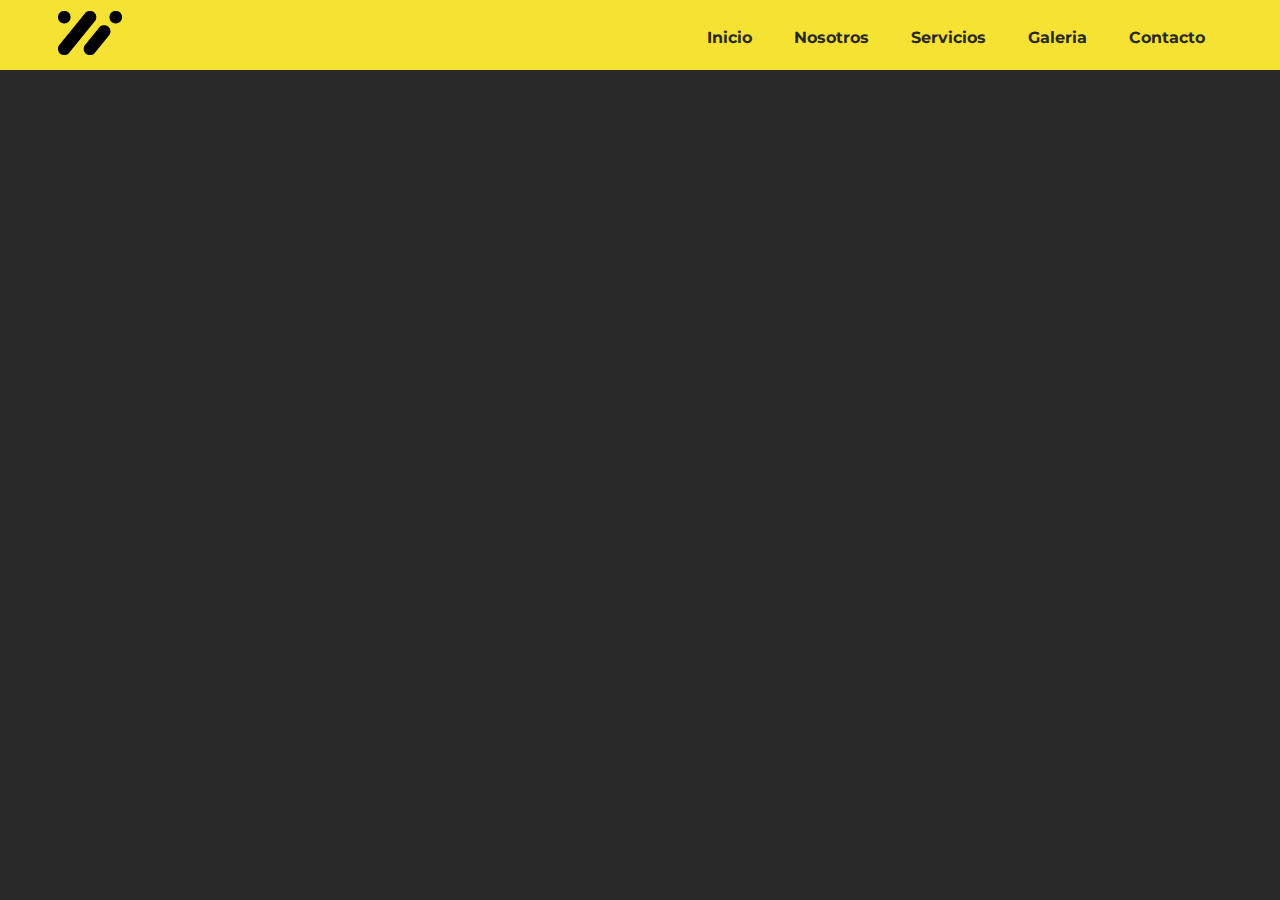
==== commit b20b28c8: "avance header" ====
--- a/index.html
+++ b/index.html
@@ -18,9 +18,12 @@
             </figure>
 
             <!-- hamburguesa -->
-            <label class="nav__toggle">
-                <input type="checkbox" class="nav__input">
+            <label class=".nav__toggle" for="hamburguesa">
+                <svg xmlns="http://www.w3.org/2000/svg" width="30" height="30" fill="currentColor" class="menu" viewBox="0 0 16 16">
+                    <path fill-rule="evenodd" d="M2.5 12a.5.5 0 0 1 .5-.5h10a.5.5 0 0 1 0 1H3a.5.5 0 0 1-.5-.5m0-4a.5.5 0 0 1 .5-.5h10a.5.5 0 0 1 0 1H3a.5.5 0 0 1-.5-.5m0-4a.5.5 0 0 1 .5-.5h10a.5.5 0 0 1 0 1H3a.5.5 0 0 1-.5-.5"/>
+                  </svg>
             </label>
+            <input type="checkbox" id="hamburguesa" class="nav__input">
 
             <!-- enlaces -->
             <div class="enlaces">
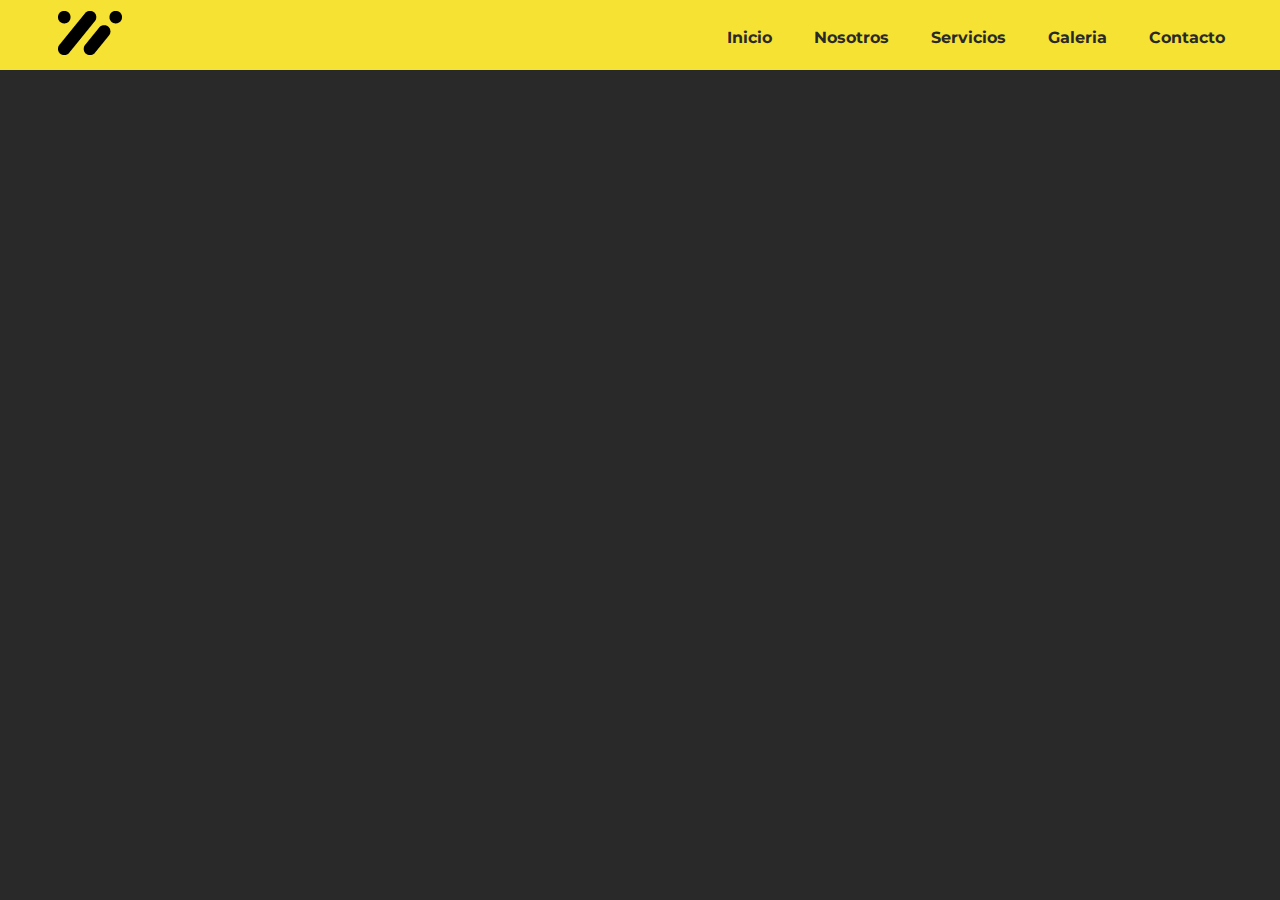
==== commit 7477c777: "avance-header-casi-completo" ====
--- a/index.html
+++ b/index.html
@@ -18,15 +18,16 @@
             </figure>
 
             <!-- hamburguesa -->
-            <label class=".nav__toggle" for="hamburguesa">
+            <label class="nav__toggle" for="hamburguesa">
                 <svg xmlns="http://www.w3.org/2000/svg" width="30" height="30" fill="currentColor" class="menu" viewBox="0 0 16 16">
                     <path fill-rule="evenodd" d="M2.5 12a.5.5 0 0 1 .5-.5h10a.5.5 0 0 1 0 1H3a.5.5 0 0 1-.5-.5m0-4a.5.5 0 0 1 .5-.5h10a.5.5 0 0 1 0 1H3a.5.5 0 0 1-.5-.5m0-4a.5.5 0 0 1 .5-.5h10a.5.5 0 0 1 0 1H3a.5.5 0 0 1-.5-.5"/>
                   </svg>
             </label>
+
             <input type="checkbox" id="hamburguesa" class="nav__input">
 
             <!-- enlaces -->
-            <div class="enlaces">
+            
                 <ul class="nav__list">
                     <li class="nav__item">
                         <a href="#inicio" class="links">Inicio</a>
@@ -48,7 +49,7 @@
                         <a href="#contacto" class="links">Contacto</a>
                     </li>
                 </ul>
-            </div>
+            
         </div>
     </header>
     <!-- <div id="sections">
@@ -60,7 +61,7 @@
                     <p class="textos">Lorem ipsum dolor, sit amet consectetur adipisicing elit. Quam, placeat. Voluptas alias tempore porro, sunt possimus eos nesciunt numquam reiciendis ut perspiciatis, corporis vero omnis ullam optio, illo eveniet in.</p>
                     <a class="button" href="#">Aprender ahora</a>
                 </div>
-                <img src="img/nerd.png" alt="Inicio" class="img">
+                <img src="img/" alt="Inicio" class="img">
             </div>
         </section>
 
@@ -165,8 +166,8 @@
                 </form>
     
             </div>
-        </section>  -->
-    </div>
+        </section> 
+    </div> -->
     <script src="js/app.js"> </script>
 </body>
 </html>--- a/styles.css
+++ b/styles.css
@@ -75,3 +75,84 @@
 } 
 
 
+@media (max-width: 800px){
+    /**---------header-------**/
+
+    /**---------inicio-------**/
+    .titulo{
+        text-align: center;
+    }
+    .contenedor{
+        flex-direction: column;
+        margin: 0 50px;
+    }
+    .cont-inicio{
+        padding-top: 30px;
+    
+        height:calc(140vh - var(--nav-height)  );
+    }
+    .parrafo-inicio {
+        text-align: center;
+    }
+
+    
+    .img1,.img2{
+        height: 300px;
+        margin-top: -75px;
+    }
+    /**---------nosotros-------**/
+    .cont-nosotros{
+        height:auto;
+    }
+    .img2{
+        order: 2;
+    }
+    .par-nosotros{
+        order: 1;
+    }
+    /**---------servicios-------**/
+    .cont-servicios{
+       height:auto;
+    }
+    #servicios .parrafo{
+        text-align: left;
+    }
+    .cards{
+        flex-direction: column;
+        gap: 10px;
+    }
+    /**---------galeria-------**/
+    .galeria{
+        height: auto;
+        margin: 10px;
+        width: 100%;   
+        flex-direction:column;
+        margin-bottom: 50px;
+        justify-content: center;
+    }
+    #galeria .img{
+        height: auto;
+        width: 100%;
+    }
+        
+    /**---------contacto-------**/
+    .cont-contacto{
+        height: auto;
+    }
+    #contacto .titulo{
+        padding: 0;
+    }
+    #contacto .form{
+        width: 100%;
+    }
+    .button-form{
+        font-family: "Montserrat", sans-serif;
+    }
+    .input:focus{
+        text-align: center;
+        font-family: "Montserrat", sans-serif;
+        
+    }   
+
+}
+
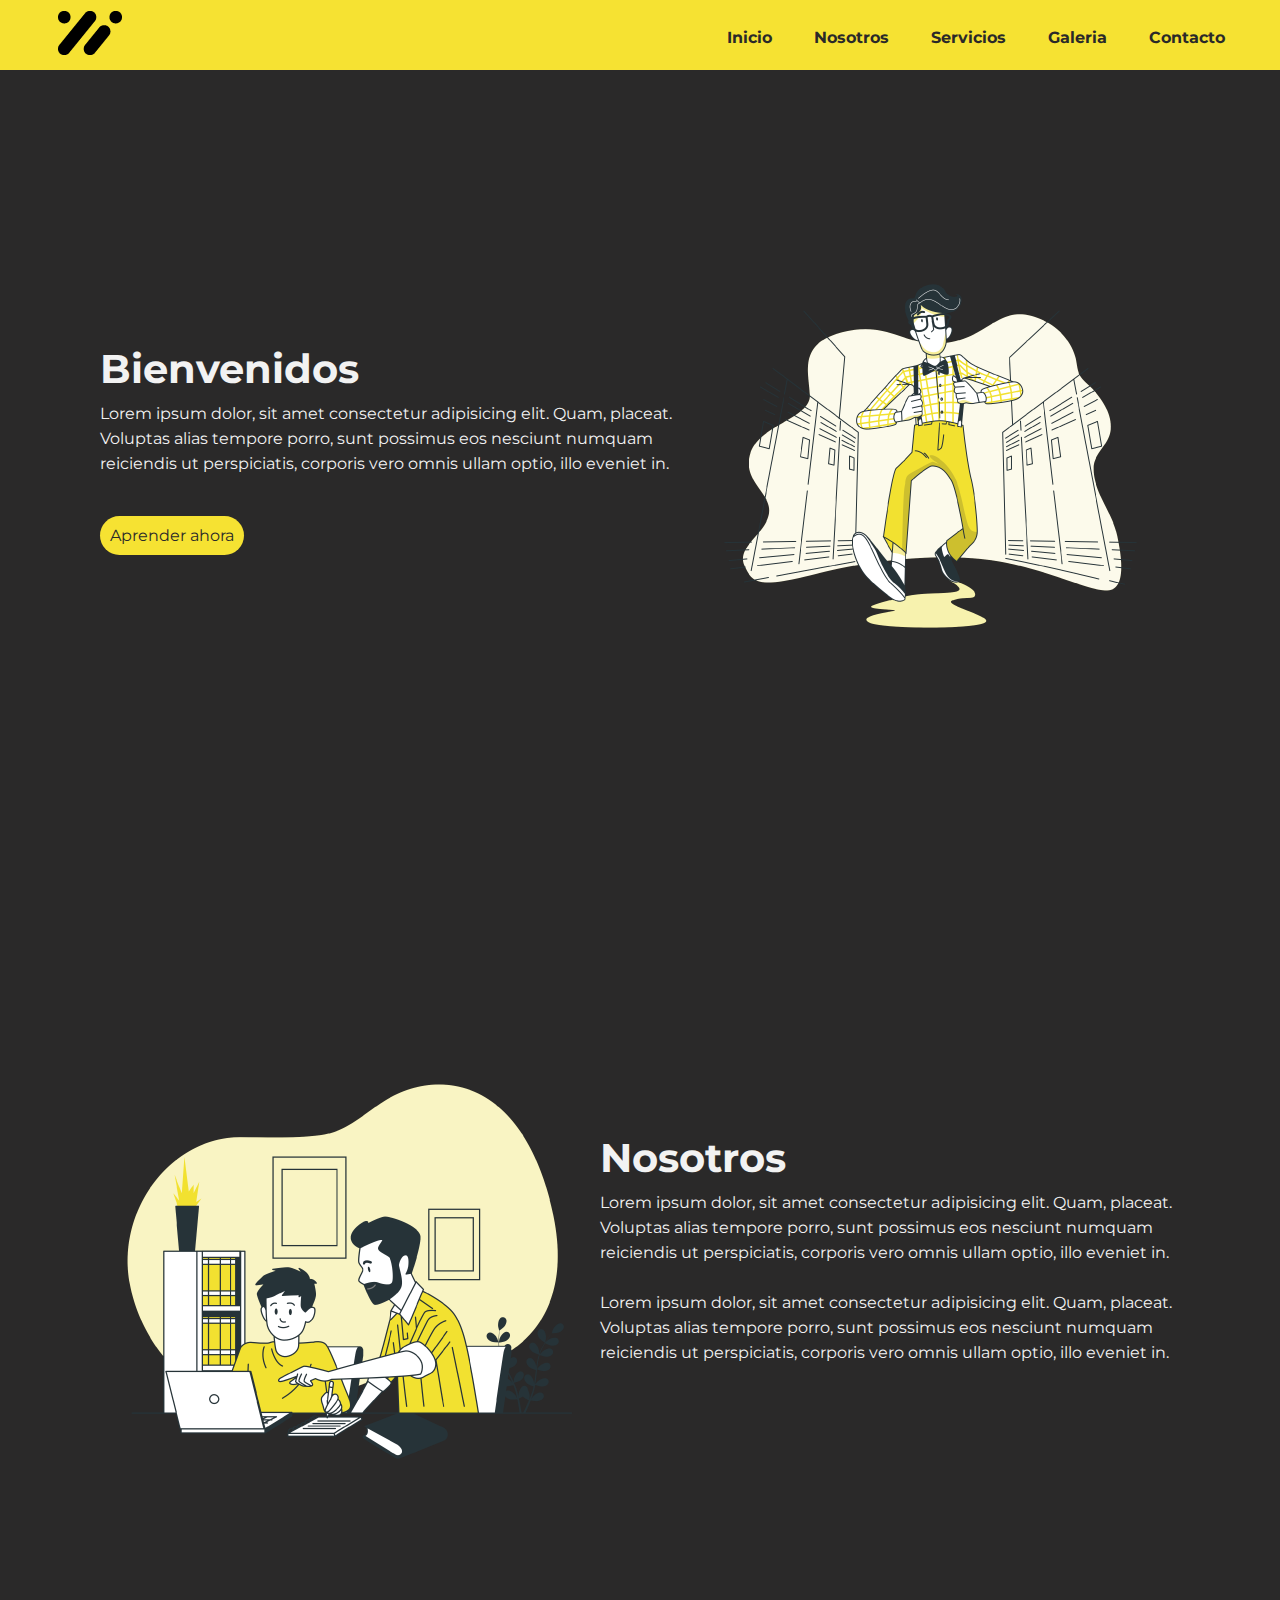
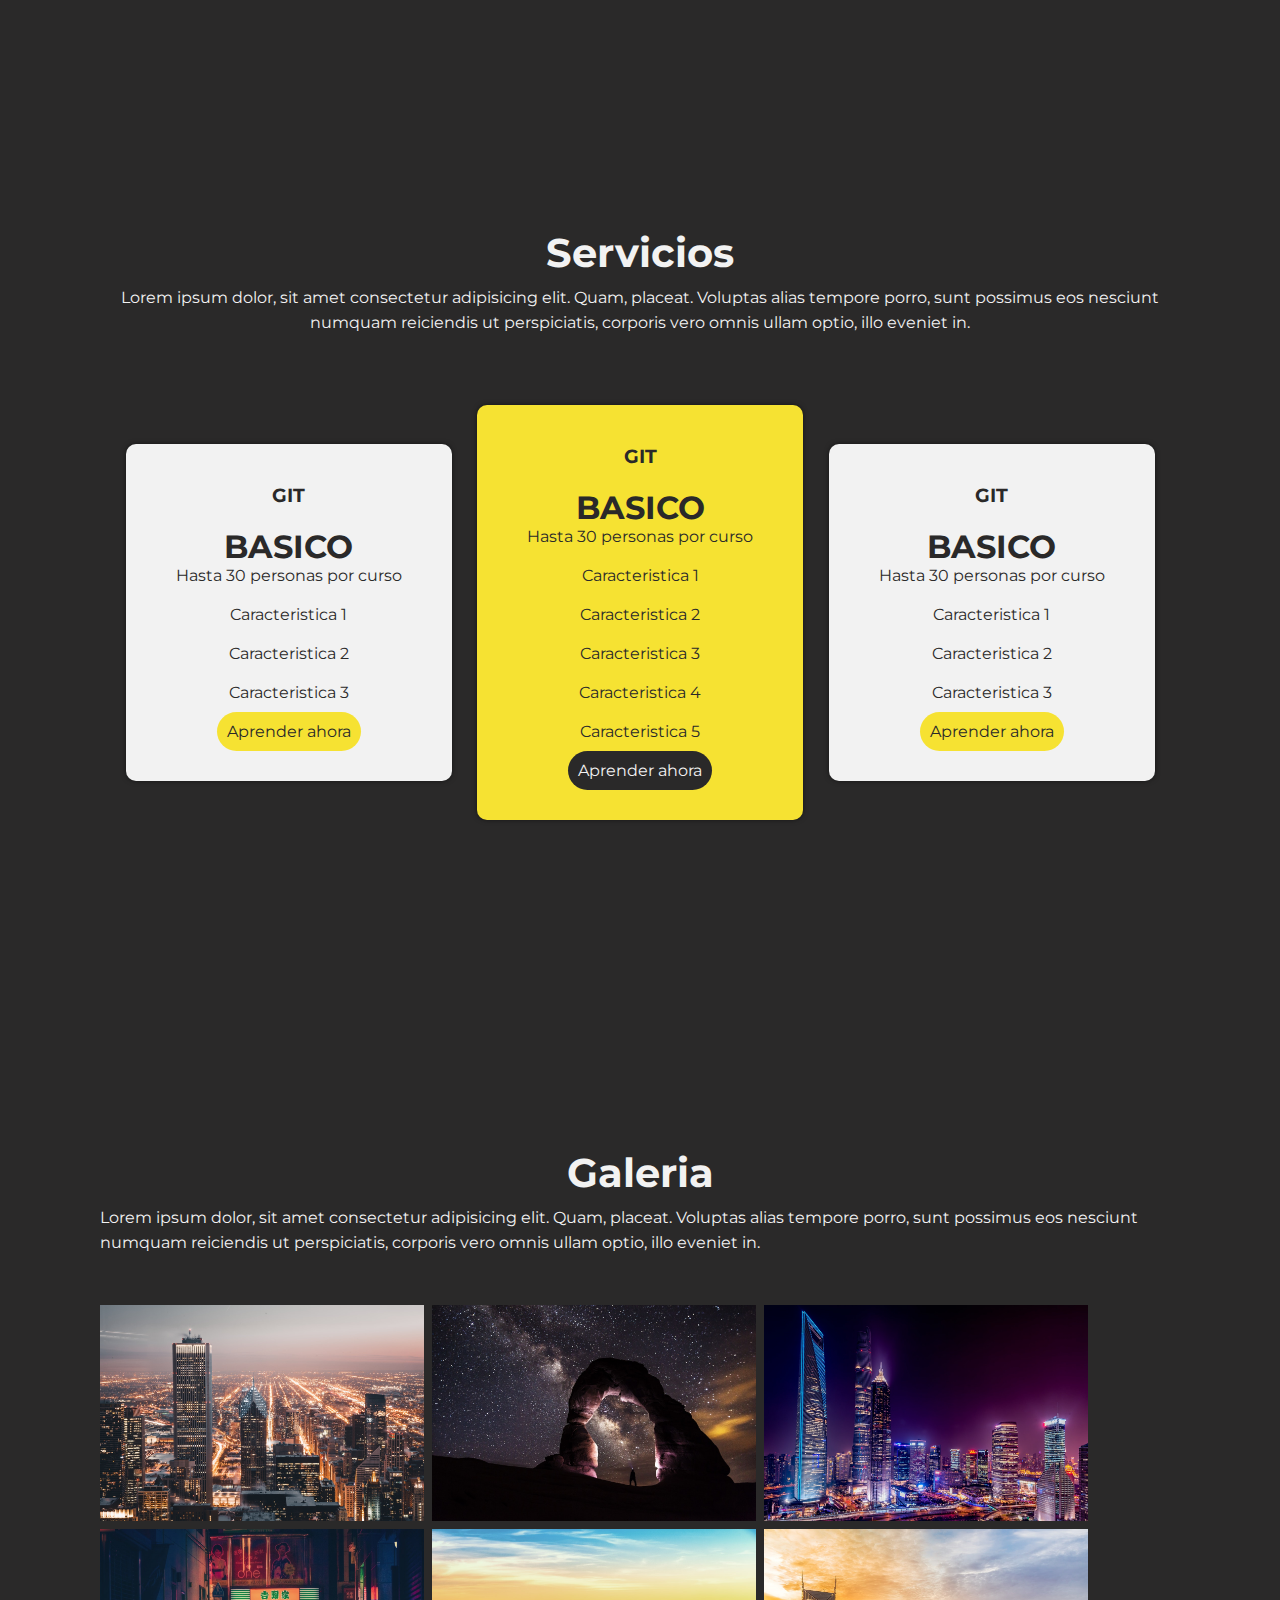
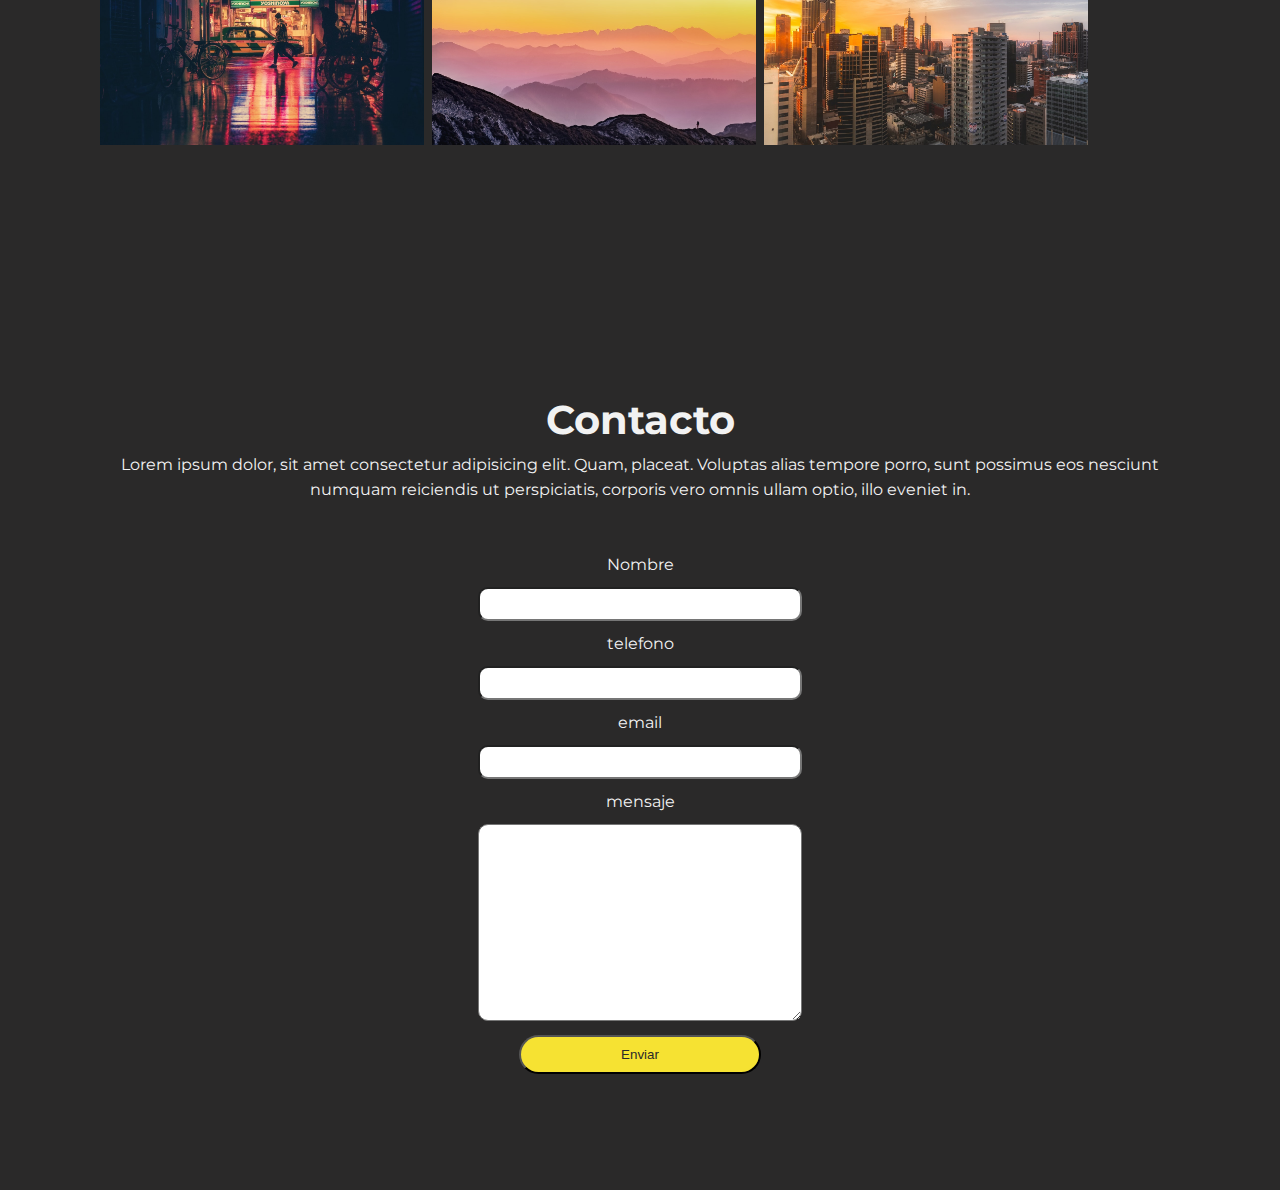
==== commit 3c30b2f0: "pagina terminada" ====
--- a/index.html
+++ b/index.html
@@ -18,11 +18,7 @@
             </figure>
 
             <!-- hamburguesa -->
-            <label class="nav__toggle" for="hamburguesa">
-                <svg xmlns="http://www.w3.org/2000/svg" width="30" height="30" fill="currentColor" class="menu" viewBox="0 0 16 16">
-                    <path fill-rule="evenodd" d="M2.5 12a.5.5 0 0 1 .5-.5h10a.5.5 0 0 1 0 1H3a.5.5 0 0 1-.5-.5m0-4a.5.5 0 0 1 .5-.5h10a.5.5 0 0 1 0 1H3a.5.5 0 0 1-.5-.5m0-4a.5.5 0 0 1 .5-.5h10a.5.5 0 0 1 0 1H3a.5.5 0 0 1-.5-.5"/>
-                  </svg>
-            </label>
+            <label class="nav__toggle" for="hamburguesa"></label>
 
             <input type="checkbox" id="hamburguesa" class="nav__input">
 
@@ -52,23 +48,24 @@
             
         </div>
     </header>
-    <!-- <div id="sections">
+    <div id="sections">
 
         <section id="inicio">
             <div class="contenedor cont-inicio">
-                <div class="parrafo">
+                <div class="parrafo parrafo-inicio">
                     <h1 class="titulo">Bienvenidos</h1>
                     <p class="textos">Lorem ipsum dolor, sit amet consectetur adipisicing elit. Quam, placeat. Voluptas alias tempore porro, sunt possimus eos nesciunt numquam reiciendis ut perspiciatis, corporis vero omnis ullam optio, illo eveniet in.</p>
-                    <a class="button" href="#">Aprender ahora</a>
+                    <a class="button button-inicio" href="#">Aprender ahora</a>
                 </div>
-                <img src="img/" alt="Inicio" class="img">
+                
+                <img src="img/nerd.png" alt="Inicio" class="img1">
             </div>
         </section>
 
         <section id="nosotros">
             <div class="contenedor vh-100 cont-nosotros" >
-                <img class="texto" src="img/about.png" alt="about">
-                <div class="parrafo">
+                <img class="texto img2" src="img/about.png" alt="about">
+                <div class="parrafo par-nostros">
                     <h1 class="titulo">Nosotros</h1>
                     <p class="textos">Lorem ipsum dolor, sit amet consectetur adipisicing elit. Quam, placeat. Voluptas alias tempore porro, sunt possimus eos nesciunt numquam reiciendis ut perspiciatis, corporis vero omnis ullam optio, illo eveniet in.
                         <br><br>
@@ -91,7 +88,7 @@
                             <P class="card__caracteristica">Caracteristica 1</P>
                             <P class="card__caracteristica">Caracteristica 2</P>
                             <P class="card__caracteristica">Caracteristica 3</P>
-                            <a class="button espacio" href="#">Aprender ahora</a>
+                            <a class="button espacio button--serv" href="#">Aprender ahora</a>
                         </div>
                         <div class="card__item card__item--activo">
                             <h3 class="card__plan">GIT</h3>
@@ -113,7 +110,7 @@
                         <P class="card__caracteristica">Caracteristica 1</P>
                         <P class="card__caracteristica">Caracteristica 2</P>
                         <P class="card__caracteristica">Caracteristica 3</P>
-                        <a class="button" href="#">Aprender ahora</a>
+                        <a class="button button--serv" href="#">Aprender ahora</a>
                         <P></P>
                     </div>
                 </div>
@@ -166,8 +163,8 @@
                 </form>
     
             </div>
-        </section> 
-    </div> -->
+        </section>
+    </div>
     <script src="js/app.js"> </script>
 </body>
 </html>--- a/styles.css
+++ b/styles.css
@@ -8,151 +8,5 @@
 @import url(../estilos/contacto.css);
 @import url(../estilos/media_query.css);
 
-*{
-
-    margin: 0;
-    padding: 0;
-    box-sizing: border-box;
-
-}
-:root{
-    --main-color: #f6e232;
-    --second-color: #2a2929;
-    --white-color:#f2f2f2;
-    --font-size: 18px;
-    --max-width: 1400px;
-    --nav-height: 70px;
-}
-
-html{
-    scroll-behavior: smooth;
-}
-
-body{
-    background: var(--second-color);
-    font-family: "Montserrat", sans-serif;
-    font-optical-sizing: auto;
-}
-.textos,    
-.titulo{
-    color: var(--white-color);
-    line-height: 25px;
-}
-.center{
-    text-align: center;
-}
-.titulo{
-    font-size: 2.5rem;
-    margin-bottom: 20px;
-}
-.textos{
-    font-size: 1rem;
-    margin-bottom:50px ;
-}
-.button{
-    
-    text-decoration: none;
-    color: var(--second-color);
-    background-color: var(--main-color);
-    border-radius: 30px;
-    padding: 10px;
-    transition: all 500ms;
-}
-
-.button--negro{
-    background-color: var(--second-color);
-    color: var(--white-color);
-}
-
-.button:hover{
-    padding: 17px;
-    font-weight: bolder;
-    
-}
-
-.vh-100{
-    height:calc(100vh + 75px);
-} 
 
 
-@media (max-width: 800px){
-    /**---------header-------**/
-
-    /**---------inicio-------**/
-    .titulo{
-        text-align: center;
-    }
-    .contenedor{
-        flex-direction: column;
-        margin: 0 50px;
-    }
-    .cont-inicio{
-        padding-top: 30px;
-    
-        height:calc(140vh - var(--nav-height)  );
-    }
-    .parrafo-inicio {
-        text-align: center;
-    }
-
-    
-    .img1,.img2{
-        height: 300px;
-        margin-top: -75px;
-    }
-    /**---------nosotros-------**/
-    .cont-nosotros{
-        height:auto;
-    }
-    .img2{
-        order: 2;
-    }
-    .par-nosotros{
-        order: 1;
-    }
-    /**---------servicios-------**/
-    .cont-servicios{
-       height:auto;
-    }
-    #servicios .parrafo{
-        text-align: left;
-    }
-    .cards{
-        flex-direction: column;
-        gap: 10px;
-    }
-    /**---------galeria-------**/
-    .galeria{
-        height: auto;
-        margin: 10px;
-        width: 100%;   
-        flex-direction:column;
-        margin-bottom: 50px;
-        justify-content: center;
-    }
-    #galeria .img{
-        height: auto;
-        width: 100%;
-    }
-        
-    /**---------contacto-------**/
-    .cont-contacto{
-        height: auto;
-    }
-    #contacto .titulo{
-        padding: 0;
-    }
-    #contacto .form{
-        width: 100%;
-    }
-    .button-form{
-        font-family: "Montserrat", sans-serif;
-    }
-    .input:focus{
-        text-align: center;
-        font-family: "Montserrat", sans-serif;
-        
-    }   
-
-}
-
